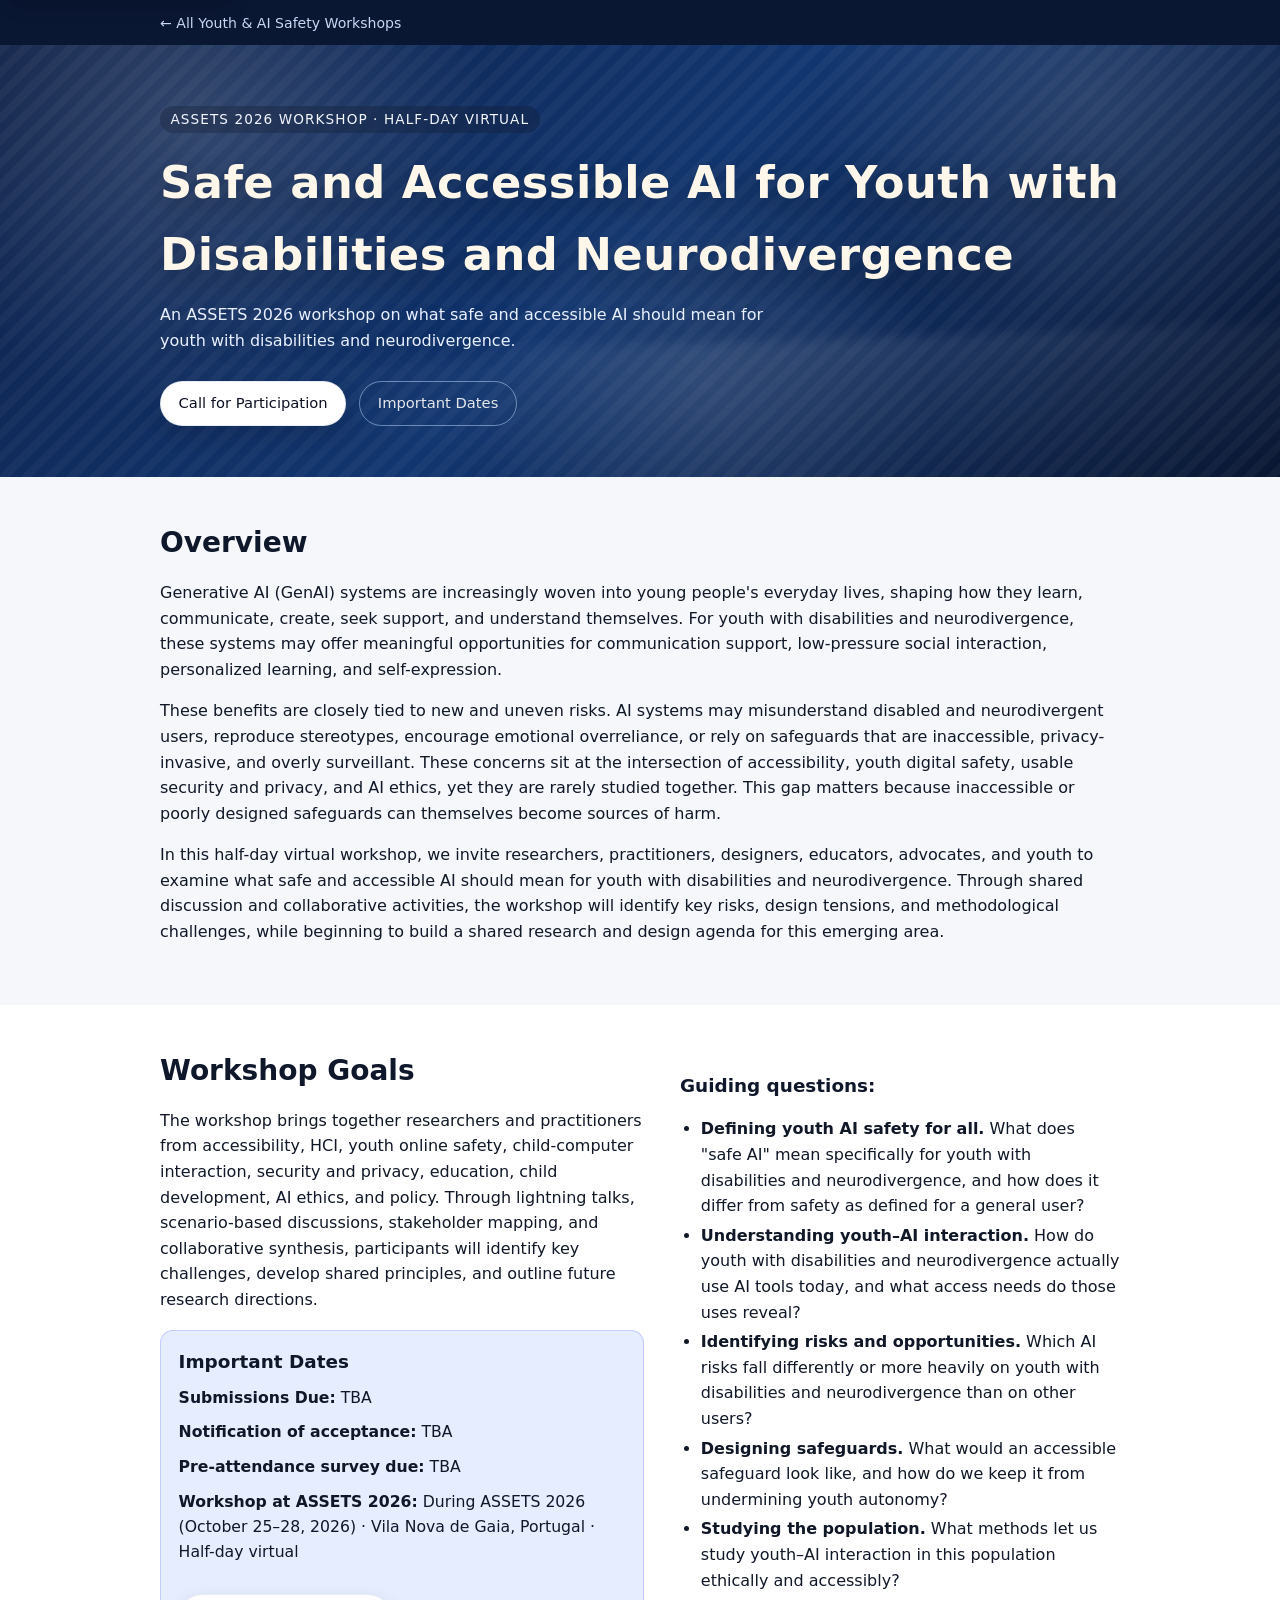
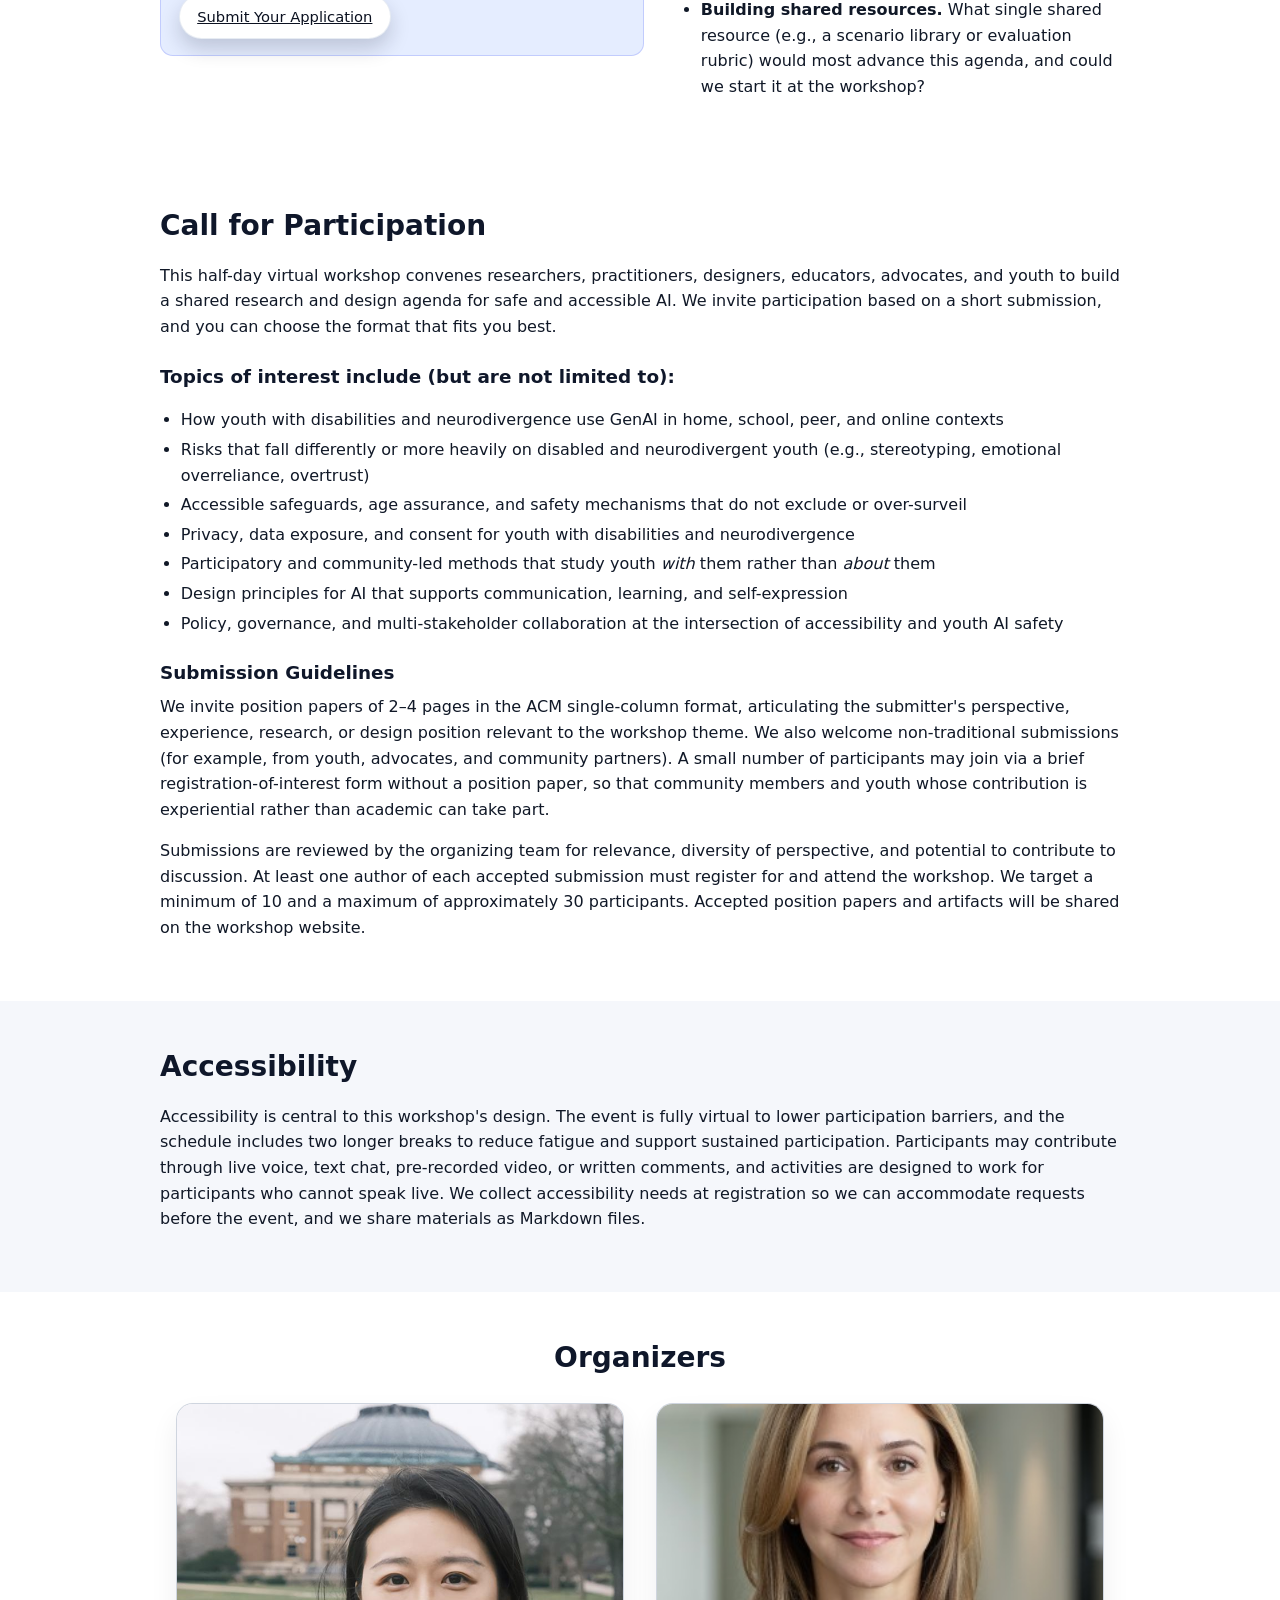
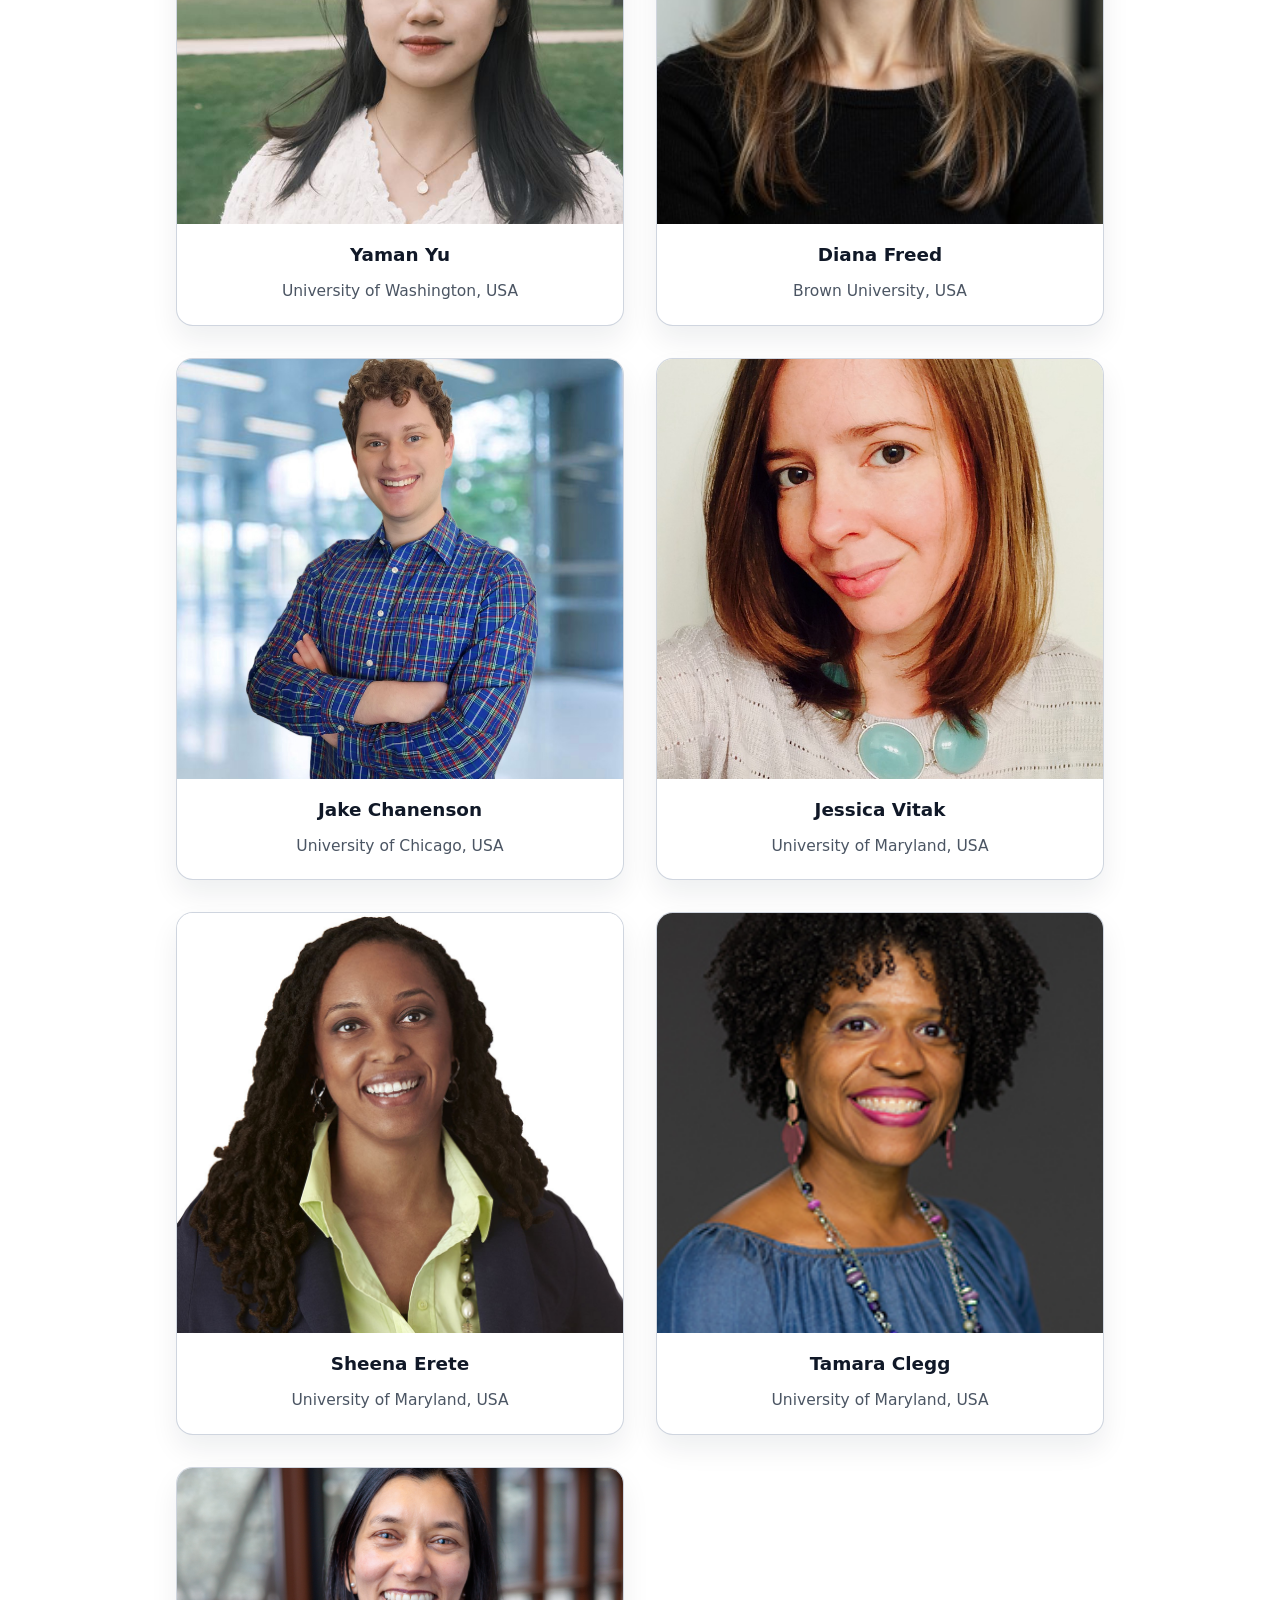
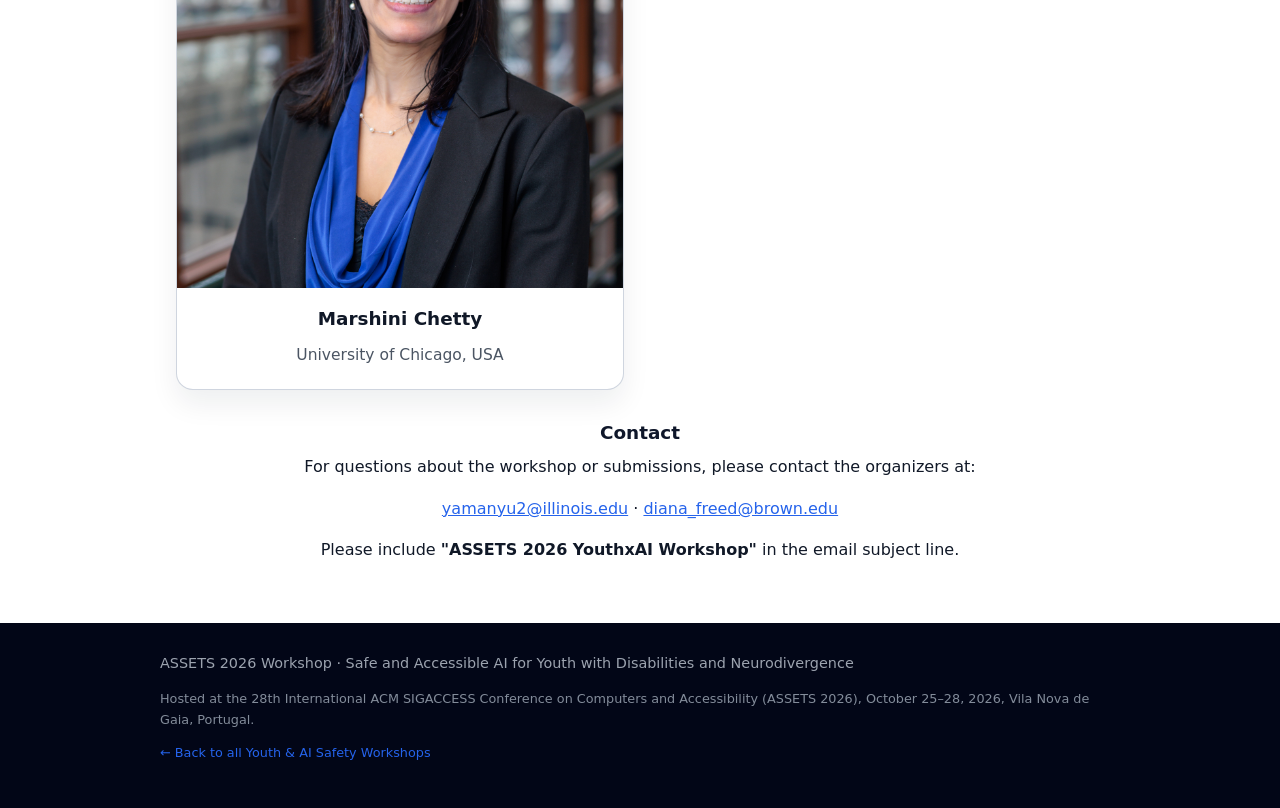
==== workshops/2026_assets/index.html @ 5c7699fd "Update index.html" ====
<!DOCTYPE html>
<html lang="en">
  <head>
    <meta charset="UTF-8" />
    <meta
      name="viewport"
      content="width=device-width, initial-scale=1.0"
    />
    <title>Safe and Accessible AI for Youth with Disabilities and Neurodivergence – ASSETS 2026 Workshop</title>
    <link rel="stylesheet" href="../../assets/css/style.css?v=10" />
  </head>
  <body>
    <a href="#main" class="skip-link">Skip to main content</a>
    <nav class="breadcrumb-bar" aria-label="Breadcrumb">
      <div class="breadcrumb-inner">
        <a href="../../index.html">&larr; All Youth &amp; AI Safety Workshops</a>
      </div>
    </nav>

    <header class="hero">
      <div class="hero-inner">
        <p class="tag">ASSETS 2026 Workshop · Half-Day Virtual</p>
        <h1>Safe and Accessible AI for Youth with Disabilities and Neurodivergence</h1>
        <p class="subtitle">
          An ASSETS 2026 workshop on what safe and accessible AI should mean for youth with disabilities and
          neurodivergence.
        </p>
        <a href="#call-for-participation" class="button primary">Call for Participation</a>
        <a href="#important-dates" class="button ghost">Important Dates</a>
      </div>
    </header>

    <main id="main">
      <section id="overview" class="section">
        <div class="section-inner">
          <h2>Overview</h2>
          <p>
            Generative AI (GenAI) systems are increasingly woven into young people's everyday lives, shaping how they
            learn, communicate, create, seek support, and understand themselves. For youth with disabilities and
            neurodivergence, these systems may offer meaningful opportunities for communication support, low-pressure
            social interaction, personalized learning, and self-expression.
          </p>
          <p>
            These benefits are closely tied to new and uneven risks. AI systems may misunderstand disabled and
            neurodivergent users, reproduce stereotypes, encourage emotional overreliance, or rely on safeguards that are
            inaccessible, privacy-invasive, and overly surveillant. These concerns sit at the intersection of
            accessibility, youth digital safety, usable security and privacy, and AI ethics, yet they are rarely studied
            together. This gap matters because inaccessible or poorly designed safeguards can themselves become sources
            of harm.
          </p>
          <p>
            In this half-day virtual workshop, we invite researchers, practitioners, designers, educators, advocates, and
            youth to examine what safe and accessible AI should mean for youth with disabilities and neurodivergence.
            Through shared discussion and collaborative activities, the workshop will identify key risks, design
            tensions, and methodological challenges, while beginning to build a shared research and design agenda for
            this emerging area.
          </p>
        </div>
      </section>

      <section id="goals" class="section alt">
        <div class="section-inner two-column">
          <div>
            <h2>Workshop Goals</h2>
            <p>
              The workshop brings together researchers and practitioners from accessibility, HCI, youth online safety,
              child-computer interaction, security and privacy, education, child development, AI ethics, and policy.
              Through lightning talks, scenario-based discussions, stakeholder mapping, and collaborative synthesis,
              participants will identify key challenges, develop shared principles, and outline future research
              directions.
            </p>
            <div id="important-dates" class="inline-dates">
              <h3>Important Dates</h3>
              <ul>
                <li><strong>Submissions Due:</strong> TBA</li>
                <li><strong>Notification of acceptance:</strong> TBA</li>
                <li><strong>Pre-attendance survey due:</strong> TBA</li>
                <li><strong>Workshop at ASSETS 2026:</strong> During ASSETS 2026 (October 25–28, 2026) · Vila Nova de Gaia, Portugal · Half-day virtual</li>
              </ul>
              <p style="margin-top: 1.5rem; margin-bottom: 0;">
                <a href="#call-for-participation" class="button primary">Submit Your Application</a>
              </p>
            </div>
          </div>
          <div>
            <h3>Guiding questions:</h3>
            <ul>
              <li>
                <strong>Defining youth AI safety for all.</strong> What does "safe AI" mean specifically for youth with
                disabilities and neurodivergence, and how does it differ from safety as defined for a general user?
              </li>
              <li>
                <strong>Understanding youth–AI interaction.</strong> How do youth with disabilities and neurodivergence
                actually use AI tools today, and what access needs do those uses reveal?
              </li>
              <li>
                <strong>Identifying risks and opportunities.</strong> Which AI risks fall differently or more heavily on
                youth with disabilities and neurodivergence than on other users?
              </li>
              <li>
                <strong>Designing safeguards.</strong> What would an accessible safeguard look like, and how do we keep
                it from undermining youth autonomy?
              </li>
              <li>
                <strong>Studying the population.</strong> What methods let us study youth–AI interaction in this
                population ethically and accessibly?
              </li>
              <li>
                <strong>Building shared resources.</strong> What single shared resource (e.g., a scenario library or
                evaluation rubric) would most advance this agenda, and could we start it at the workshop?
              </li>
            </ul>
          </div>
        </div>
      </section>

      <section id="call-for-participation" class="section alt">
        <div class="section-inner">
          <h2>Call for Participation</h2>
          <p>
            This half-day virtual workshop convenes researchers, practitioners, designers, educators, advocates, and
            youth to build a shared research and design agenda for safe and accessible AI. We invite participation based
            on a short submission, and you can choose the format that fits you best.
          </p>
          <h3>Topics of interest include (but are not limited to):</h3>
          <ul>
            <li>How youth with disabilities and neurodivergence use GenAI in home, school, peer, and online contexts</li>
            <li>Risks that fall differently or more heavily on disabled and neurodivergent youth (e.g., stereotyping, emotional overreliance, overtrust)</li>
            <li>Accessible safeguards, age assurance, and safety mechanisms that do not exclude or over-surveil</li>
            <li>Privacy, data exposure, and consent for youth with disabilities and neurodivergence</li>
            <li>Participatory and community-led methods that study youth <em>with</em> them rather than <em>about</em> them</li>
            <li>Design principles for AI that supports communication, learning, and self-expression</li>
            <li>Policy, governance, and multi-stakeholder collaboration at the intersection of accessibility and youth AI safety</li>
          </ul>

          <h3>Submission Guidelines</h3>
          <p>
            We invite position papers of 2–4 pages in the ACM single-column format, articulating the submitter's
            perspective, experience, research, or design position relevant to the workshop theme. We also welcome
            non-traditional submissions (for example, from youth, advocates, and community partners). A small number of
            participants may join via a brief registration-of-interest form without a position paper, so that community
            members and youth whose contribution is experiential rather than academic can take part.
          </p>
          <p>
            Submissions are reviewed by the organizing team for relevance, diversity of perspective, and potential to
            contribute to discussion. At least one author of each accepted submission must register for and attend the
            workshop. We target a minimum of 10 and a maximum of approximately 30 participants. Accepted position papers
            and artifacts will be shared on the workshop website.
          </p>
        </div>
      </section>

      <section id="accessibility" class="section">
        <div class="section-inner">
          <h2>Accessibility</h2>
          <p>
            Accessibility is central to this workshop's design. The event is fully virtual to lower participation
            barriers, and the schedule includes two longer breaks to reduce fatigue and support sustained participation.
            Participants may contribute through live voice, text chat, pre-recorded video, or written comments, and
            activities are designed to work for participants who cannot speak live. We collect accessibility needs at
            registration so we can accommodate requests before the event, and we share materials as Markdown files.
          </p>
        </div>
      </section>

      <section id="organizers" class="section alt">
        <div class="section-inner">
          <h2 class="organizers-title">Organizers</h2>
          <div class="organizers-full">
            <div class="organizers-grid">
              <div class="organizer-card">
                <img class="organizer-photo" src="../../assets/img/organizers/yaman.jpg" alt="Yaman Yu" />
                <div class="organizer-info">
                  <p class="organizer-name">Yaman Yu</p>
                  <p class="organizer-affiliation">University of Washington, USA</p>
                </div>
              </div>
              <div class="organizer-card">
                <img class="organizer-photo" src="../../assets/img/organizers/Diana.jpeg" alt="Diana Freed" />
                <div class="organizer-info">
                  <p class="organizer-name">Diana Freed</p>
                  <p class="organizer-affiliation">Brown University, USA</p>
                </div>
              </div>
              <div class="organizer-card">
                <img class="organizer-photo" src="../../assets/img/organizers/Jake.jpeg" alt="Jake Chanenson" />
                <div class="organizer-info">
                  <p class="organizer-name">Jake Chanenson</p>
                  <p class="organizer-affiliation">University of Chicago, USA</p>
                </div>
              </div>
              <div class="organizer-card">
                <img class="organizer-photo" src="../../assets/img/organizers/jessica.jpg" alt="Jessica Vitak" />
                <div class="organizer-info">
                  <p class="organizer-name">Jessica Vitak</p>
                  <p class="organizer-affiliation">University of Maryland, USA</p>
                </div>
              </div>
              <div class="organizer-card">
                <img class="organizer-photo" src="../../assets/img/organizers/Sheena.jpg" alt="Sheena Erete" />
                <div class="organizer-info">
                  <p class="organizer-name">Sheena Erete</p>
                  <p class="organizer-affiliation">University of Maryland, USA</p>
                </div>
              </div>
              <div class="organizer-card">
                <img class="organizer-photo" src="../../assets/img/organizers/tammy.jpg" alt="Tamara Clegg" />
                <div class="organizer-info">
                  <p class="organizer-name">Tamara Clegg</p>
                  <p class="organizer-affiliation">University of Maryland, USA</p>
                </div>
              </div>
              <div class="organizer-card">
                <img class="organizer-photo" src="../../assets/img/organizers/Marshini.jpg" alt="Marshini Chetty" />
                <div class="organizer-info">
                  <p class="organizer-name">Marshini Chetty</p>
                  <p class="organizer-affiliation">University of Chicago, USA</p>
                </div>
              </div>
            </div>
            <div class="contact-block">
              <h3>Contact</h3>
              <p>
                For questions about the workshop or submissions, please contact the organizers at:
              </p>
              <p class="contact">
                <a href="mailto:yamanyu2@illinois.edu">yamanyu2@illinois.edu</a> ·
                <a href="mailto:diana_freed@brown.edu">diana_freed@brown.edu</a>
              </p>
              <p>
                Please include <strong>"ASSETS 2026 YouthxAI Workshop"</strong> in the email subject line.
              </p>
            </div>
          </div>
        </div>
      </section>
    </main>

    <footer class="footer">
      <div class="footer-inner">
        <p>
          ASSETS 2026 Workshop · Safe and Accessible AI for Youth with Disabilities and Neurodivergence
        </p>
        <p class="small">
          Hosted at the 28th International ACM SIGACCESS Conference on Computers and Accessibility (ASSETS 2026),
          October 25–28, 2026, Vila Nova de Gaia, Portugal.
        </p>
        <p class="small"><a href="../../index.html">&larr; Back to all Youth &amp; AI Safety Workshops</a></p>
      </div>
    </footer>
  </body>
</html>
---- assets/css/style.css ----
/* Base layout */
*,
*::before,
*::after {
  box-sizing: border-box;
}

html,
body {
  margin: 0;
  padding: 0;
  font-family: system-ui, -apple-system, BlinkMacSystemFont, "Segoe UI", sans-serif;
  color: #101827;
  background-color: #f5f7fb;
}

body {
  line-height: 1.6;
}

a {
  color: #2563eb;
  text-decoration: none;
}

a:hover {
  text-decoration: underline;
}

/* Visible keyboard focus indicator (WCAG 2.4.7) */
:focus-visible {
  outline: 3px solid #f59e0b;
  outline-offset: 2px;
  border-radius: 4px;
}

/* Keep a strong focus ring on dark surfaces too */
.hero a:focus-visible,
.breadcrumb-inner a:focus-visible,
.footer a:focus-visible {
  outline-color: #fbbf24;
}

/* Skip link — hidden until focused (WCAG 2.4.1) */
.skip-link {
  position: absolute;
  left: 0.75rem;
  top: -3rem;
  z-index: 100;
  background: #ffffff;
  color: #0b1120;
  padding: 0.6rem 1rem;
  border-radius: 0 0 0.5rem 0.5rem;
  font-weight: 600;
  box-shadow: 0 6px 18px rgba(2, 6, 23, 0.35);
  transition: top 0.15s ease;
}

.skip-link:focus {
  top: 0;
  text-decoration: none;
}

/* Links in body prose carry an underline so they are not distinguished
   by color alone (WCAG 1.4.1) */
.section-inner p a,
.contact a {
  text-decoration: underline;
}

/* Respect reduced-motion preferences (WCAG 2.3.3) */
@media (prefers-reduced-motion: reduce) {
  *,
  *::before,
  *::after {
    animation-duration: 0.001ms !important;
    animation-iteration-count: 1 !important;
    transition-duration: 0.001ms !important;
    scroll-behavior: auto !important;
  }
}

h1,
h2,
h3 {
  margin-top: 0;
  color: #0f172a;
}

p {
  margin-top: 0;
}

main {
  display: block;
}

/* Hero */
.hero {
  background: linear-gradient(135deg, #0e2047 0%, #123670 48%, #0a1733 100%);
  color: #f3f6ff;
  padding: 3.8rem 1.5rem 3.2rem;
  position: relative;
  overflow: hidden;
}

.hero-inner {
  max-width: 960px;
  margin: 0 auto;
  position: relative;
  z-index: 1;
}

.hero::before {
  content: "";
  position: absolute;
  inset: 0;
  background: radial-gradient(circle at 15% 18%, rgba(255, 255, 255, 0.16), transparent 26%),
    radial-gradient(circle at 85% 12%, rgba(255, 255, 255, 0.12), transparent 24%),
    radial-gradient(circle at 55% 78%, rgba(255, 255, 255, 0.1), transparent 30%),
    repeating-linear-gradient(135deg, rgba(255, 255, 255, 0.04) 0, rgba(255, 255, 255, 0.04) 8px, transparent 8px, transparent 16px);
  pointer-events: none;
  opacity: 0.9;
}

.hero::after {
  content: "";
  position: absolute;
  bottom: -80px;
  left: 10%;
  width: 120%;
  height: 220px;
  background: radial-gradient(ellipse at top, rgba(255, 255, 255, 0.08), transparent 55%);
  filter: blur(6px);
  transform: rotate(-2deg);
  pointer-events: none;
}

.hero h1 {
  font-size: clamp(2.1rem, 3vw + 1rem, 2.8rem);
  margin-bottom: 0.75rem;
  color: #fdf7eb;
  letter-spacing: 0.01em;
  text-shadow: 0 12px 32px rgba(0, 0, 0, 0.3), 0 0 1px rgba(0, 0, 0, 0.35);
}

.tag {
  display: inline-block;
  font-size: 0.85rem;
  text-transform: uppercase;
  letter-spacing: 0.08em;
  padding: 0.15rem 0.65rem;
  border-radius: 999px;
  background: rgba(15, 23, 42, 0.28);
  backdrop-filter: blur(4px);
  margin-bottom: 0.9rem;
}

.subtitle {
  max-width: 40rem;
  font-size: 1rem;
  margin-bottom: 1.3rem;
  color: #e9f0ff;
  text-shadow: 0 8px 24px rgba(0, 0, 0, 0.26);
}

.button {
  display: inline-block;
  padding: 0.6rem 1.1rem;
  border-radius: 999px;
  border: 1px solid transparent;
  font-weight: 500;
  font-size: 0.92rem;
  margin-right: 0.5rem;
  margin-top: 0.4rem;
  cursor: pointer;
  transition: background-color 0.15s ease, color 0.15s ease, border-color 0.15s ease,
    box-shadow 0.15s ease, transform 0.08s ease;
}

.button.primary {
  background: #ffffff;
  color: #0b1120;
  border-color: rgba(226, 232, 240, 0.8);
  box-shadow: 0 10px 20px rgba(15, 23, 42, 0.18);
}

.button.primary:hover {
  background: #e5e7eb;
  text-decoration: none;
  transform: translateY(-1px);
  box-shadow: 0 14px 26px rgba(15, 23, 42, 0.18);
}

.button.ghost {
  background: transparent;
  color: #e5e7eb;
  border-color: rgba(191, 219, 254, 0.5);
}

.button.ghost:hover {
  background: rgba(15, 23, 42, 0.46);
  text-decoration: none;
}

/* Sections */
.section {
  padding: 2.75rem 1.5rem;
}

.section.alt {
  background-color: #ffffff;
}

.section-inner {
  max-width: 960px;
  margin: 0 auto;
}

.section h2 {
  font-size: 1.75rem;
  margin-bottom: 0.9rem;
}

.section h3 {
  font-size: 1.15rem;
  margin-top: 1.4rem;
  margin-bottom: 0.4rem;
}

.section p + p {
  margin-top: 0.6rem;
}

.note {
  font-size: 0.9rem;
  color: #4b5563;
  background-color: #e5edff;
  border-radius: 0.6rem;
  padding: 0.7rem 0.9rem;
  border: 1px solid rgba(129, 140, 248, 0.4);
  margin-top: 0.9rem;
}

ul,
ol {
  padding-left: 1.3rem;
}

li + li {
  margin-top: 0.25rem;
}

/* Two-column layout */
.two-column {
  display: grid;
  grid-template-columns: minmax(0, 1.1fr) minmax(0, 1fr);
  gap: 2.25rem;
  align-items: flex-start;
}

@media (max-width: 768px) {
  .two-column {
    grid-template-columns: minmax(0, 1fr);
  }

  .hero {
    padding-top: 2.6rem;
    padding-bottom: 2.4rem;
  }
}

/* Dates grid */
.dates-grid {
  display: grid;
  grid-template-columns: repeat(auto-fit, minmax(210px, 1fr));
  gap: 1.1rem;
  margin-top: 1.3rem;
}

.date-card {
  background-color: #ffffff;
  border-radius: 0.75rem;
  padding: 0.9rem 1rem;
  border: 1px solid rgba(148, 163, 184, 0.45);
  box-shadow: 0 10px 22px rgba(15, 23, 42, 0.04);
}

.date-label {
  font-size: 0.85rem;
  text-transform: uppercase;
  letter-spacing: 0.06em;
  color: #6b7280;
  margin-bottom: 0.25rem;
}

.date-value {
  font-weight: 600;
  color: #111827;
}

/* Inline dates block */
.inline-dates {
  margin-top: 1.1rem;
  padding: 1rem 1.1rem;
  background-color: #e5edff;
  border: 1px solid rgba(129, 140, 248, 0.35);
  border-radius: 0.8rem;
}

.inline-dates h3 {
  margin: 0 0 0.5rem;
}

.inline-dates ul {
  list-style: none;
  padding-left: 0;
  margin: 0;
  display: grid;
  gap: 0.35rem;
}

.inline-dates li {
  font-size: 0.98rem;
}

/* Organizers */
.organizers-title {
  text-align: center;
  margin-bottom: 0.4rem;
}

.organizers-full {
  max-width: 1200px;
  width: calc(100% - 2rem);
  margin: 0 auto;
}

.organizers-grid {
  display: grid;
  grid-template-columns: repeat(auto-fit, minmax(300px, 1fr));
  gap: 2rem;
  margin-top: 1.4rem;
}

.organizer-card {
  display: flex;
  flex-direction: column;
  align-items: center;
  background-color: #ffffff;
  border-radius: 1.05rem;
  overflow: hidden;
  border: 1px solid rgba(148, 163, 184, 0.45);
  box-shadow: 0 14px 28px rgba(15, 23, 42, 0.07);
}

.organizer-photo {
  width: 100%;
  height: 420px;
  object-fit: cover;
  background: #e5e7eb;
  display: block;
}

.organizer-info {
  display: flex;
  flex-direction: column;
  align-items: center;
  text-align: center;
  padding: 1rem 1.2rem 1.3rem;
}

.organizer-name {
  font-weight: 700;
  margin: 0;
  font-size: 1.15rem;
}

.organizer-affiliation {
  margin: 0.25rem 0 0;
  color: #4b5563;
  font-size: 0.97rem;
}

.team-list {
  list-style: none;
  margin: 1.4rem 0 0;
  padding: 0;
  display: grid;
  grid-template-columns: repeat(auto-fit, minmax(240px, 1fr));
  gap: 1rem;
}

.team-list li {
  display: flex;
}

.team-card {
  display: block;
  width: 100%;
  background-color: #ffffff;
  border: 1px solid rgba(148, 163, 184, 0.45);
  border-radius: 0.9rem;
  box-shadow: 0 10px 22px rgba(15, 23, 42, 0.06);
  padding: 0.95rem 1.15rem;
  color: #4b5563;
  font-size: 0.97rem;
  text-decoration: none;
  transition: transform 0.15s ease, box-shadow 0.15s ease, border-color 0.15s ease;
}

.team-card:hover {
  transform: translateY(-2px);
  box-shadow: 0 16px 30px rgba(15, 23, 42, 0.12);
  border-color: rgba(37, 99, 235, 0.55);
}

.team-card strong {
  display: block;
  color: #111827;
  font-weight: 700;
  font-size: 1.05rem;
}

.team-affil {
  display: block;
  color: #6b7280;
  font-size: 0.9rem;
  margin-top: 0.15rem;
}

.team-bio {
  display: block;
  color: #4b5563;
  font-size: 0.95rem;
  line-height: 1.55;
  margin-top: 0.6rem;
}

.contact-block {
  margin-top: 1.8rem;
  text-align: center;
}

.contact {
  font-weight: 500;
}

.contact a {
  word-break: break-all;
}

@media (max-width: 640px) {
  .organizer-photo {
    height: 300px;
  }
}

/* Report byline */
.report-authors {
  font-size: 0.9rem;
  color: #6b7280;
  margin-bottom: 1.6rem;
  padding-bottom: 1rem;
  border-bottom: 1px solid rgba(148, 163, 184, 0.4);
}

/* Status / closed indicators */
.status-text {
  font-size: 0.92rem;
  color: #c7d2fe;
  margin-bottom: 0.9rem;
}

.button.disabled {
  background: #e2e8f0;
  color: #64748b;
  border-color: rgba(148, 163, 184, 0.6);
  box-shadow: none;
  cursor: default;
  pointer-events: none;
}

.closed-badge {
  display: inline-block;
  font-size: 0.7rem;
  text-transform: uppercase;
  letter-spacing: 0.06em;
  font-weight: 700;
  color: #6b7280;
  background: #e5e7eb;
  border-radius: 999px;
  padding: 0.2rem 0.6rem;
  vertical-align: middle;
  margin-left: 0.5rem;
}

/* Breadcrumb bar (sub-pages) */
.breadcrumb-bar {
  background-color: #0a1733;
  padding: 0.6rem 1.5rem;
}

.breadcrumb-inner {
  max-width: 960px;
  margin: 0 auto;
}

.breadcrumb-inner a {
  color: #cbd5f5;
  font-size: 0.88rem;
  font-weight: 500;
}

.breadcrumb-inner a:hover {
  color: #ffffff;
}

/* Friendly landing page hero */
.hero-friendly {
  background: linear-gradient(135deg, #2d6a4f 0%, #3a86ff 55%, #1b4332 100%);
}

/* Workshop cards on landing page */
.workshop-grid {
  display: grid;
  grid-template-columns: repeat(auto-fit, minmax(280px, 1fr));
  gap: 1.5rem;
  margin-top: 1.4rem;
}

.workshop-card {
  display: flex;
  flex-direction: column;
  background-color: #ffffff;
  border-radius: 1rem;
  padding: 1.5rem;
  border: 1px solid rgba(148, 163, 184, 0.45);
  box-shadow: 0 14px 28px rgba(15, 23, 42, 0.06);
  color: inherit;
  transition: transform 0.15s ease, box-shadow 0.15s ease;
}

a.workshop-card:hover {
  text-decoration: none;
  transform: translateY(-3px);
  box-shadow: 0 18px 32px rgba(15, 23, 42, 0.1);
}

.workshop-card-tag {
  display: inline-block;
  font-size: 0.78rem;
  text-transform: uppercase;
  letter-spacing: 0.06em;
  color: #2d6a4f;
  font-weight: 600;
  margin-bottom: 0.5rem;
}

.workshop-card h3 {
  margin-top: 0;
  margin-bottom: 0.5rem;
  font-size: 1.2rem;
}

.workshop-card p {
  color: #4b5563;
  font-size: 0.95rem;
}

.workshop-card-link {
  margin-top: 1rem;
  font-weight: 600;
  color: #2563eb;
}

.workshop-card-placeholder {
  background-color: #f8fafc;
  border-style: dashed;
}

.workshop-card-placeholder .workshop-card-tag {
  color: #6b7280;
}

/* Listserv section */
.listserv-section {
  background-color: #eef7f1;
}

.listserv-inner {
  text-align: center;
  max-width: 640px;
}

.listserv-inner h2 {
  margin-bottom: 0.6rem;
}

.listserv-button {
  margin-top: 0.6rem;
  font-size: 0.88rem;
}

.listserv-note {
  display: inline-block;
  margin-top: 1rem;
}

/* Footer */
.footer {
  background-color: #020617;
  color: #9ca3af;
  padding: 1.8rem 1.5rem 2rem;
}

.footer-inner {
  max-width: 960px;
  margin: 0 auto;
  font-size: 0.9rem;
}

.footer .small {
  font-size: 0.8rem;
  color: #838c9a;
}
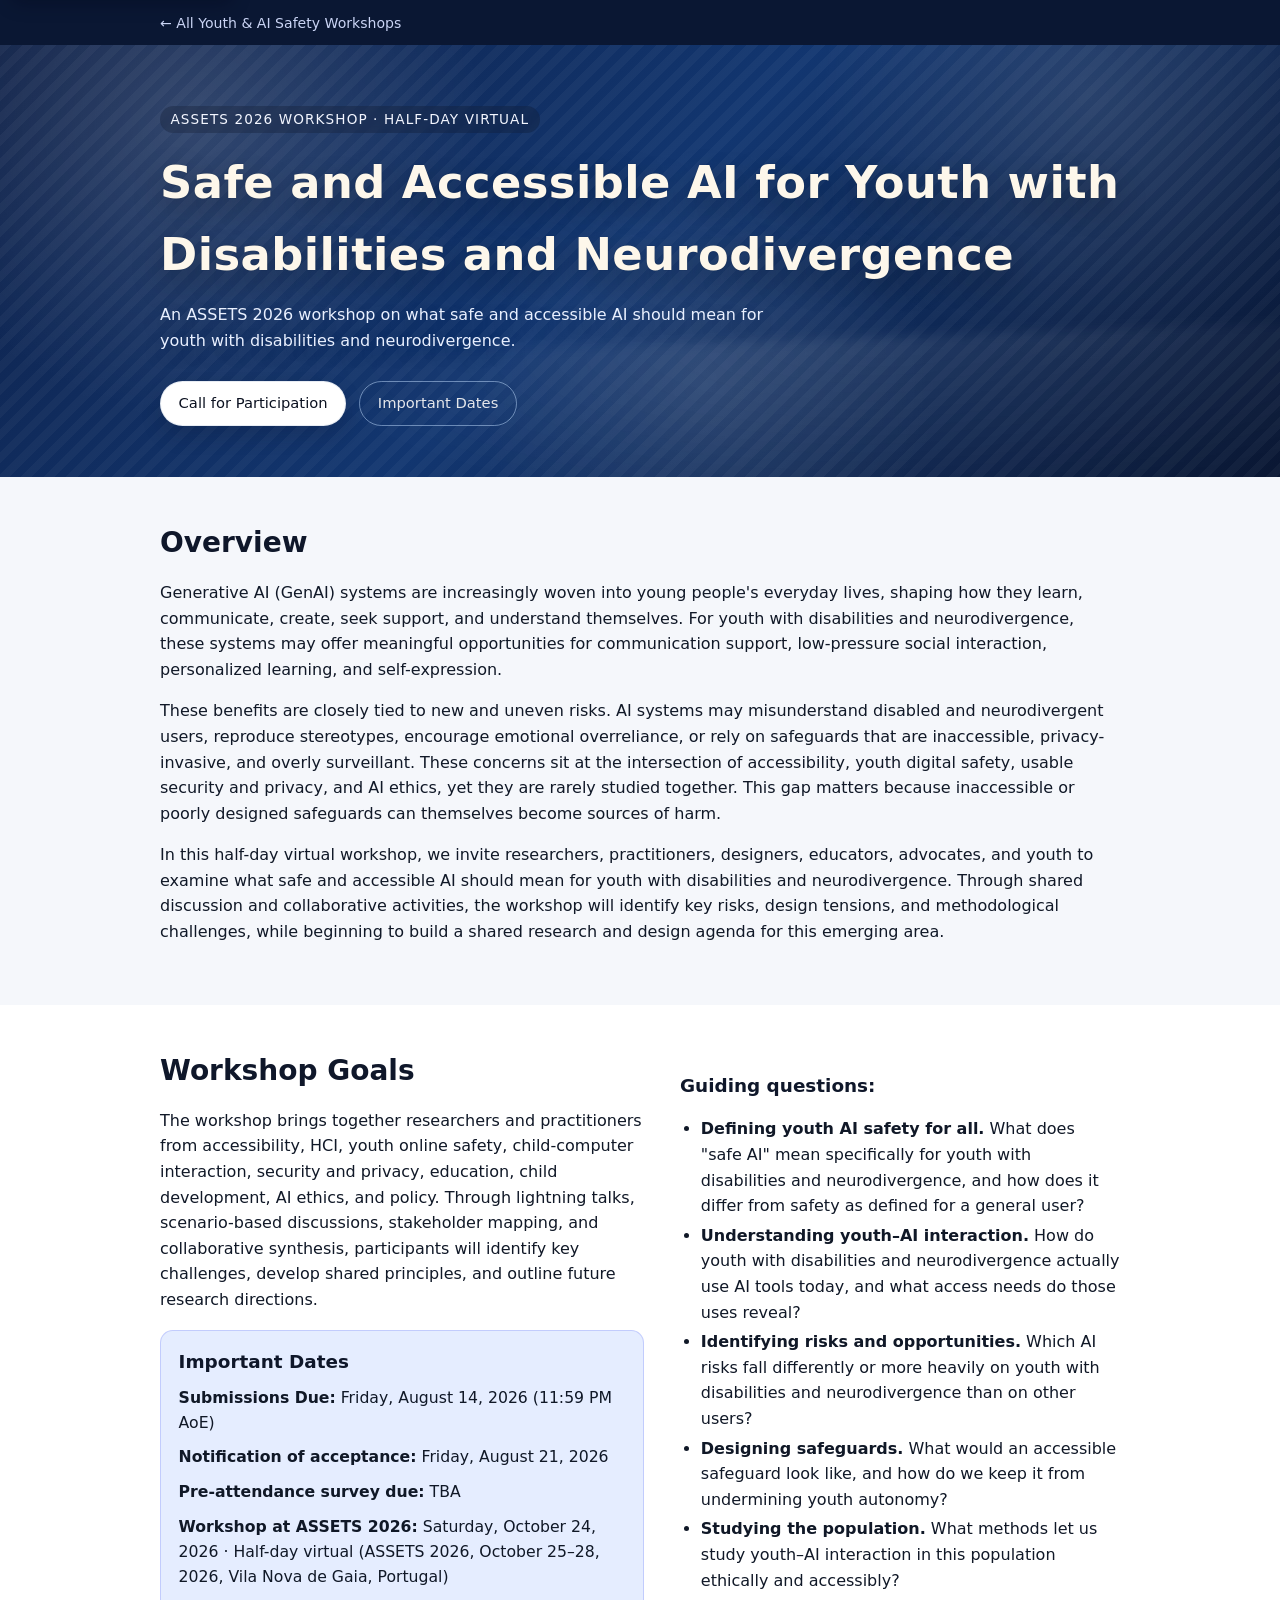
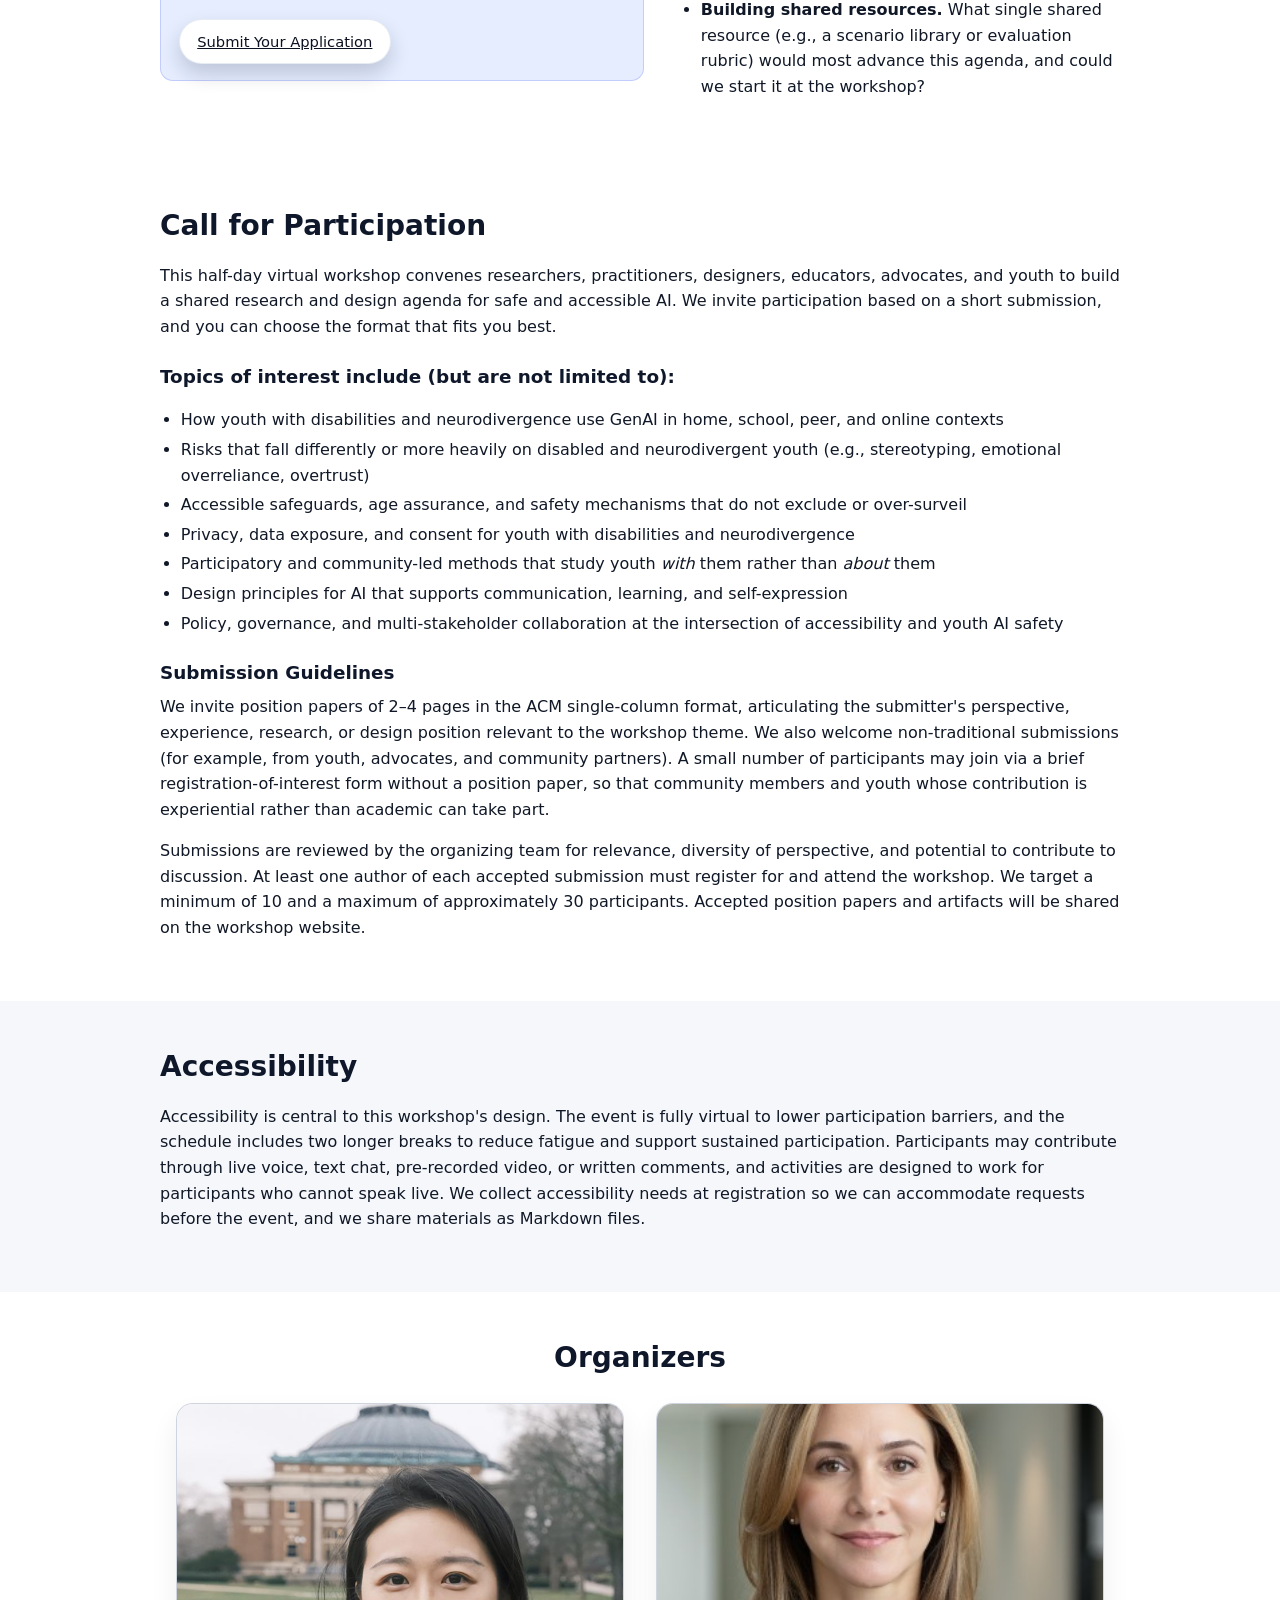
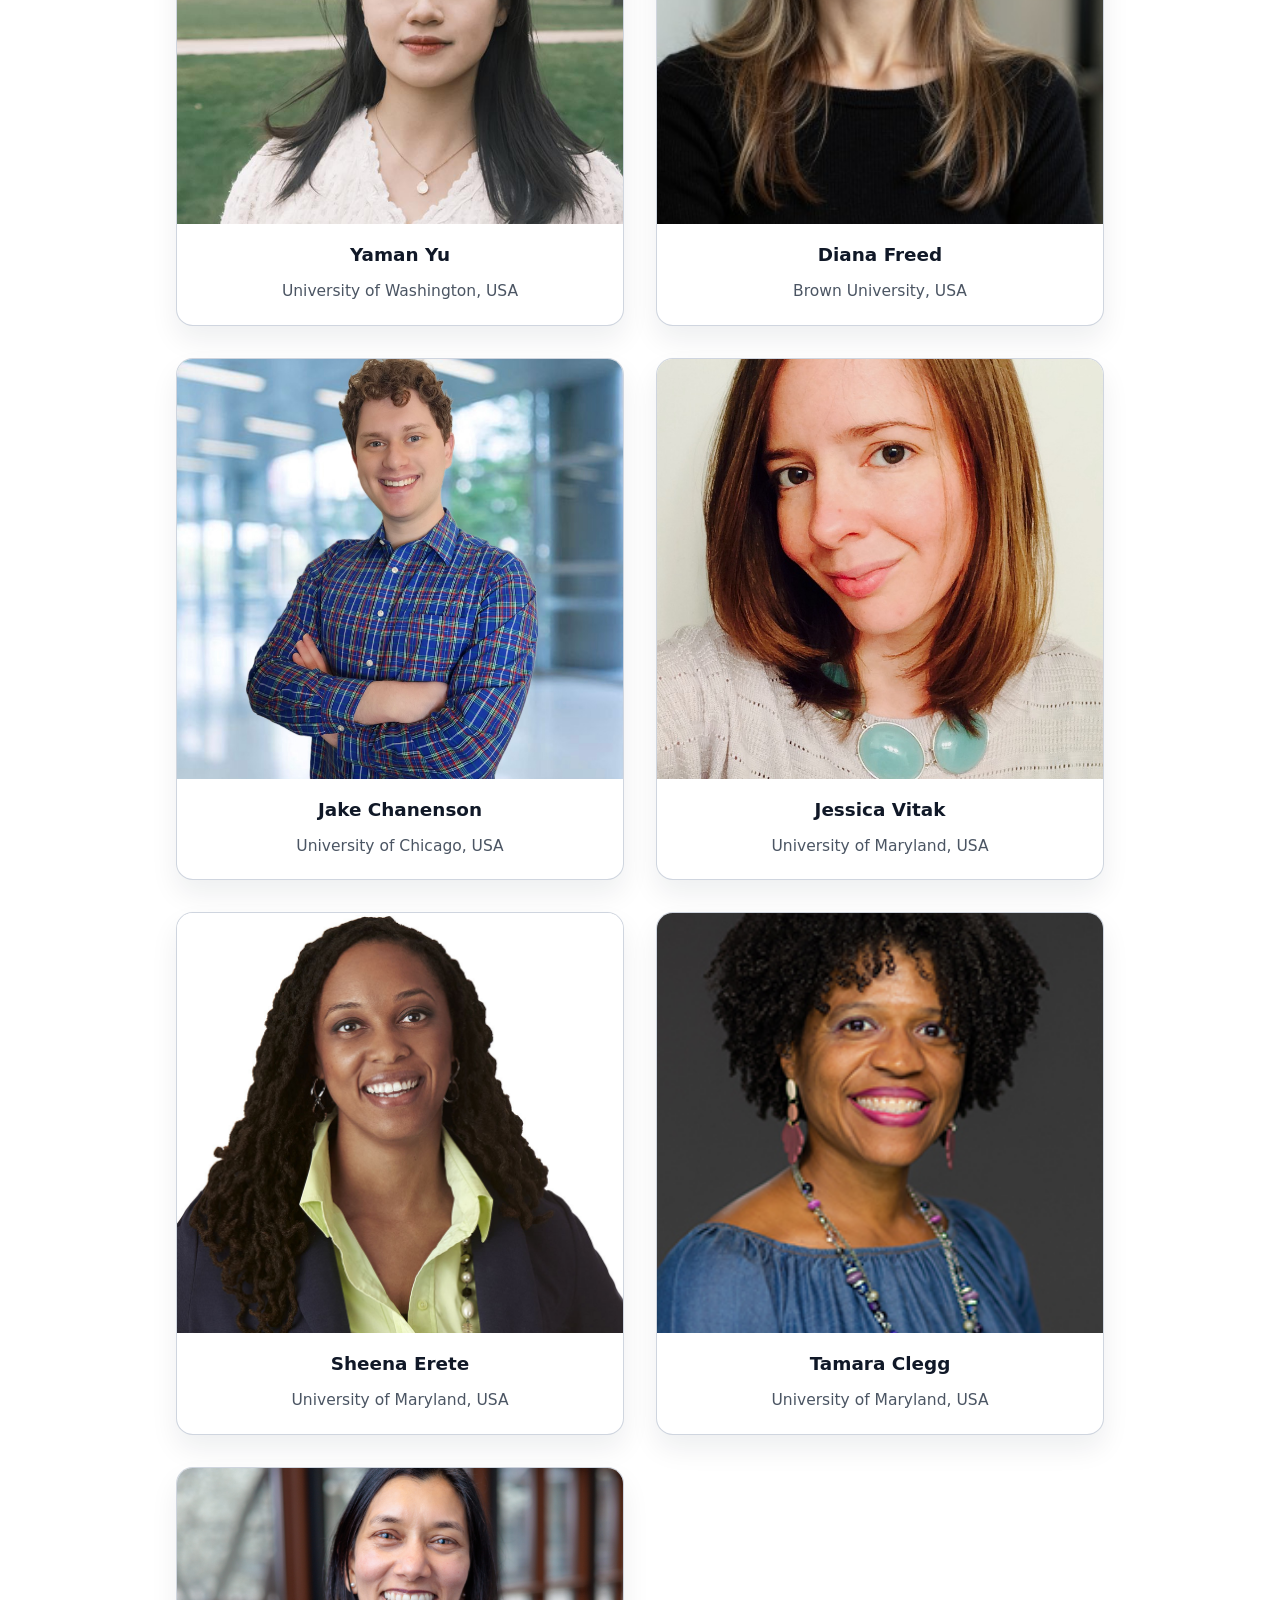
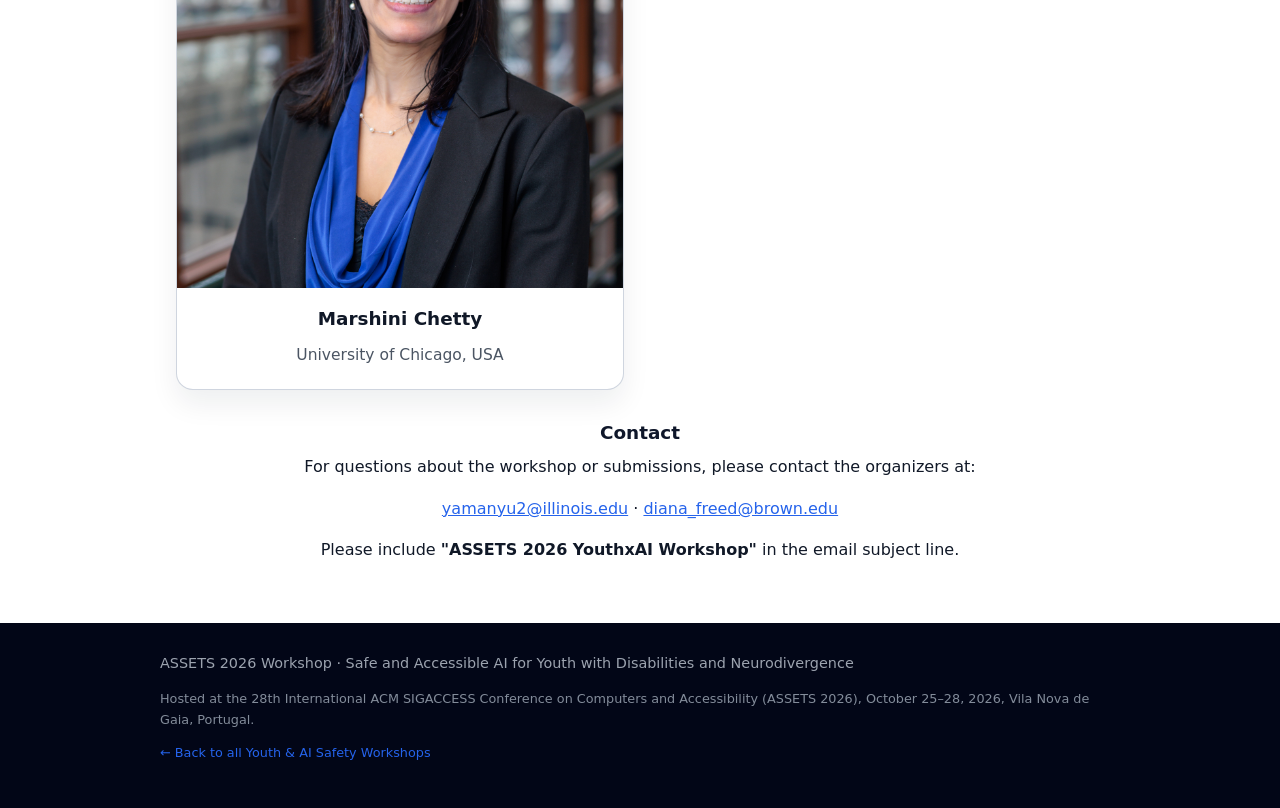
==== commit adf7a9d5: "Update index.html" ====
--- a/workshops/2026_assets/index.html
+++ b/workshops/2026_assets/index.html
@@ -72,13 +72,13 @@
             <div id="important-dates" class="inline-dates">
               <h3>Important Dates</h3>
               <ul>
-                <li><strong>Submissions Due:</strong> TBA</li>
-                <li><strong>Notification of acceptance:</strong> TBA</li>
+                <li><strong>Submissions Due:</strong> Friday, August 14, 2026 (11:59 PM AoE)</li>
+                <li><strong>Notification of acceptance:</strong> Friday, August 21, 2026</li>
                 <li><strong>Pre-attendance survey due:</strong> TBA</li>
-                <li><strong>Workshop at ASSETS 2026:</strong> During ASSETS 2026 (October 25–28, 2026) · Vila Nova de Gaia, Portugal · Half-day virtual</li>
+                <li><strong>Workshop at ASSETS 2026:</strong> Saturday, October 24, 2026 · Half-day virtual (ASSETS 2026, October 25–28, 2026, Vila Nova de Gaia, Portugal)</li>
               </ul>
               <p style="margin-top: 1.5rem; margin-bottom: 0;">
-                <a href="#call-for-participation" class="button primary">Submit Your Application</a>
+                <a href="SUBMISSION_FORM_URL_HERE" class="button primary">Submit Your Application</a>
               </p>
             </div>
           </div>
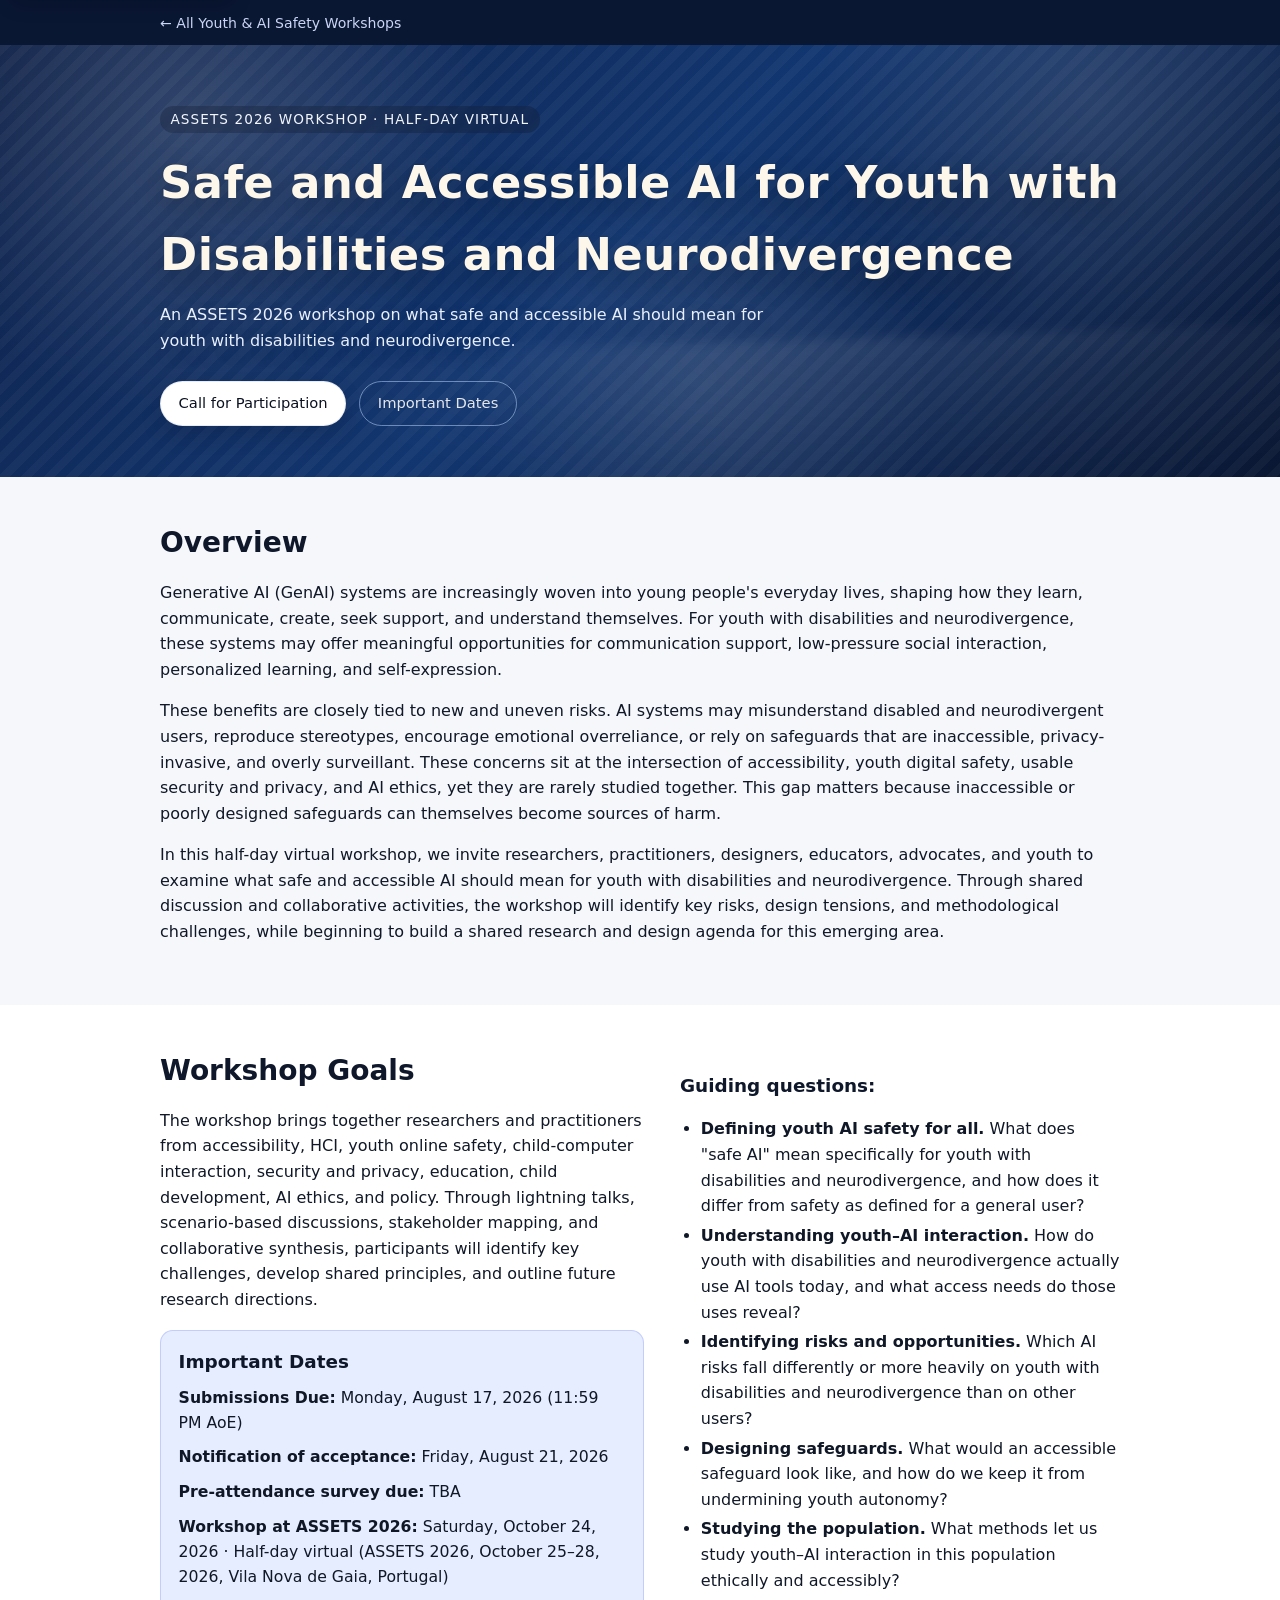
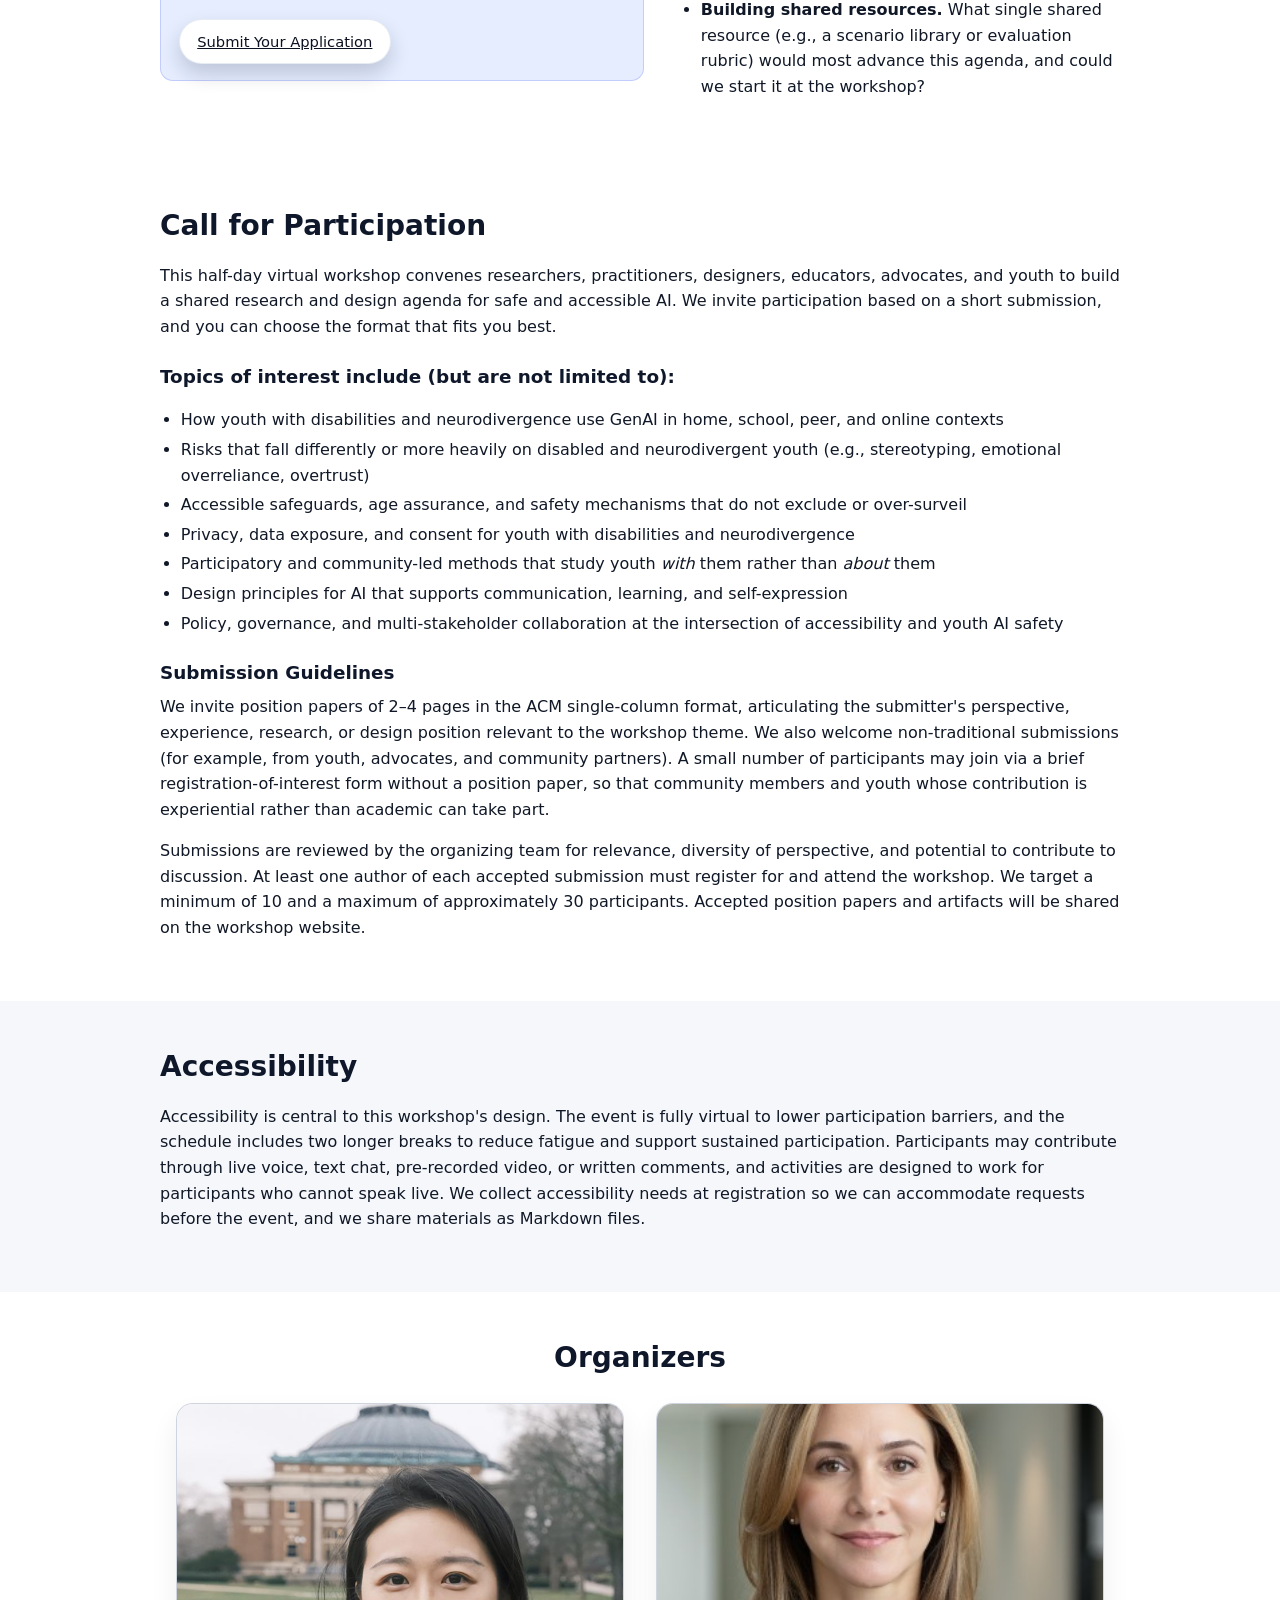
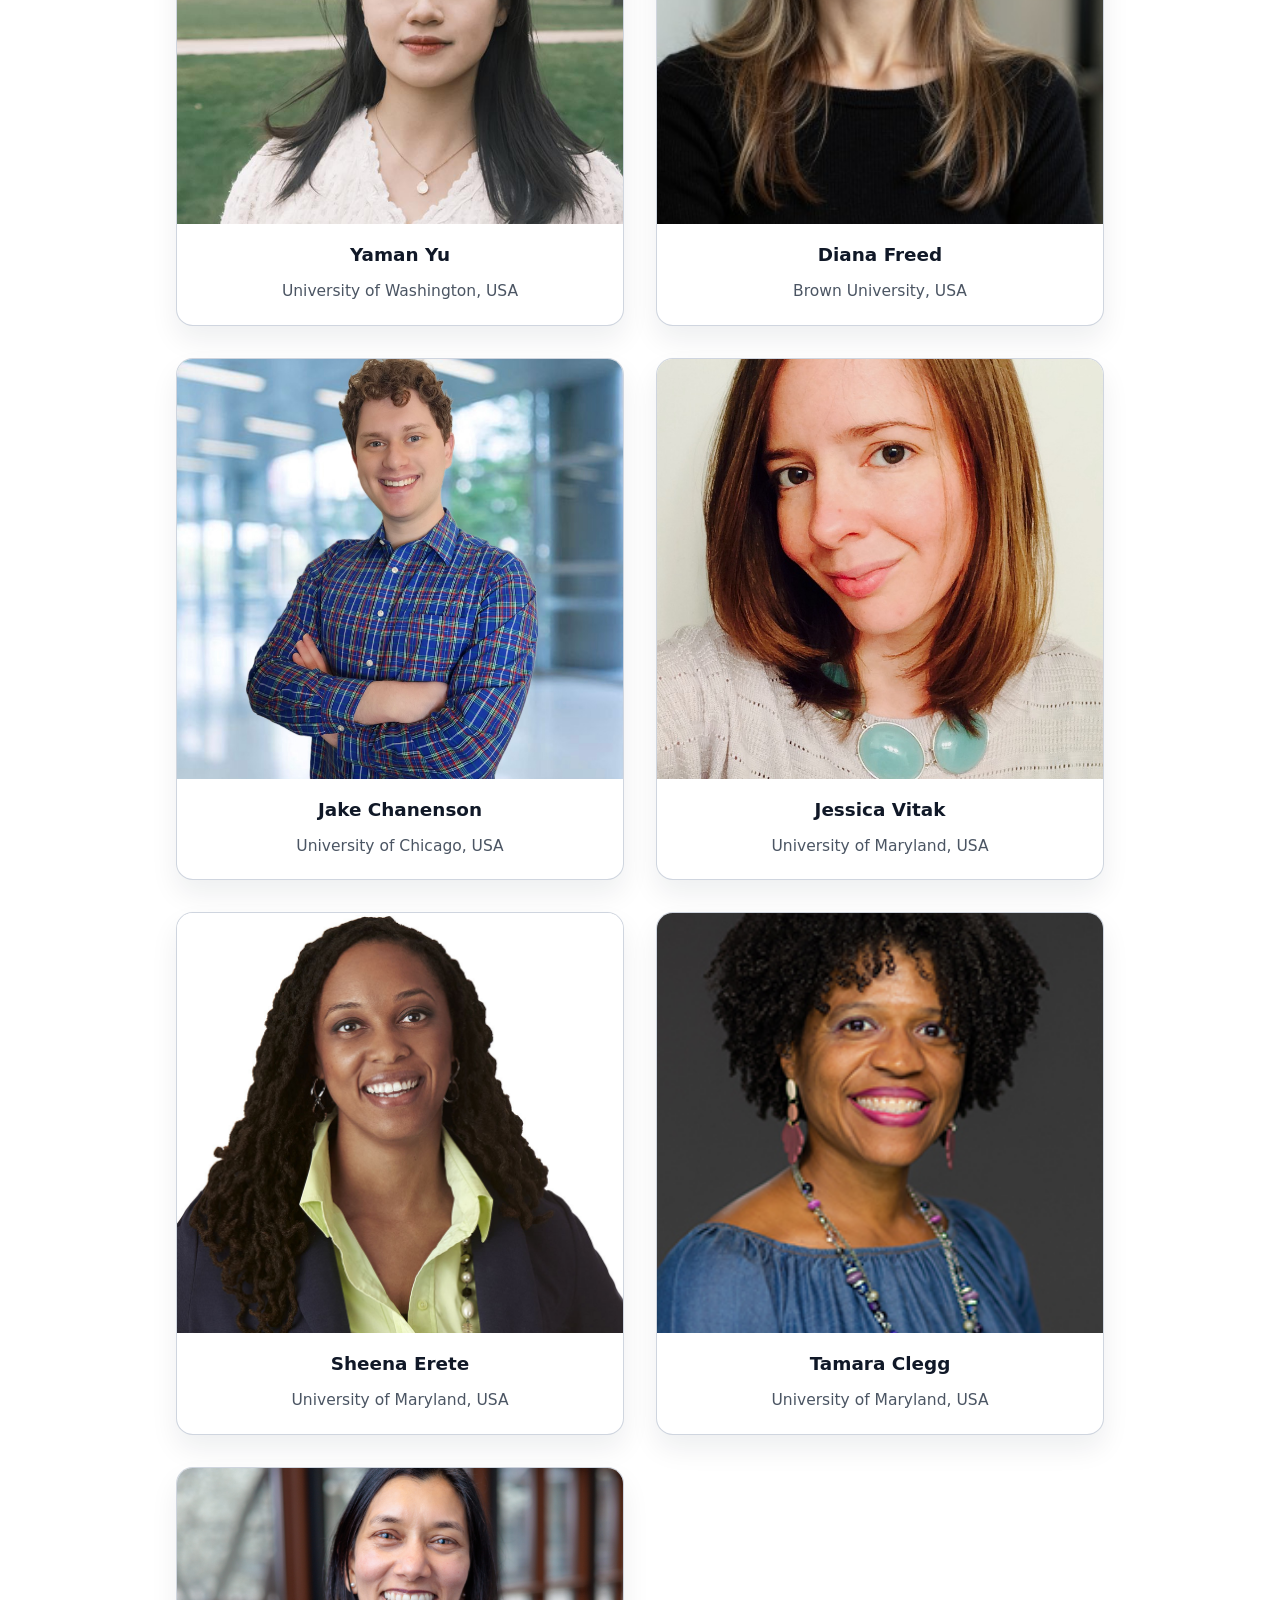
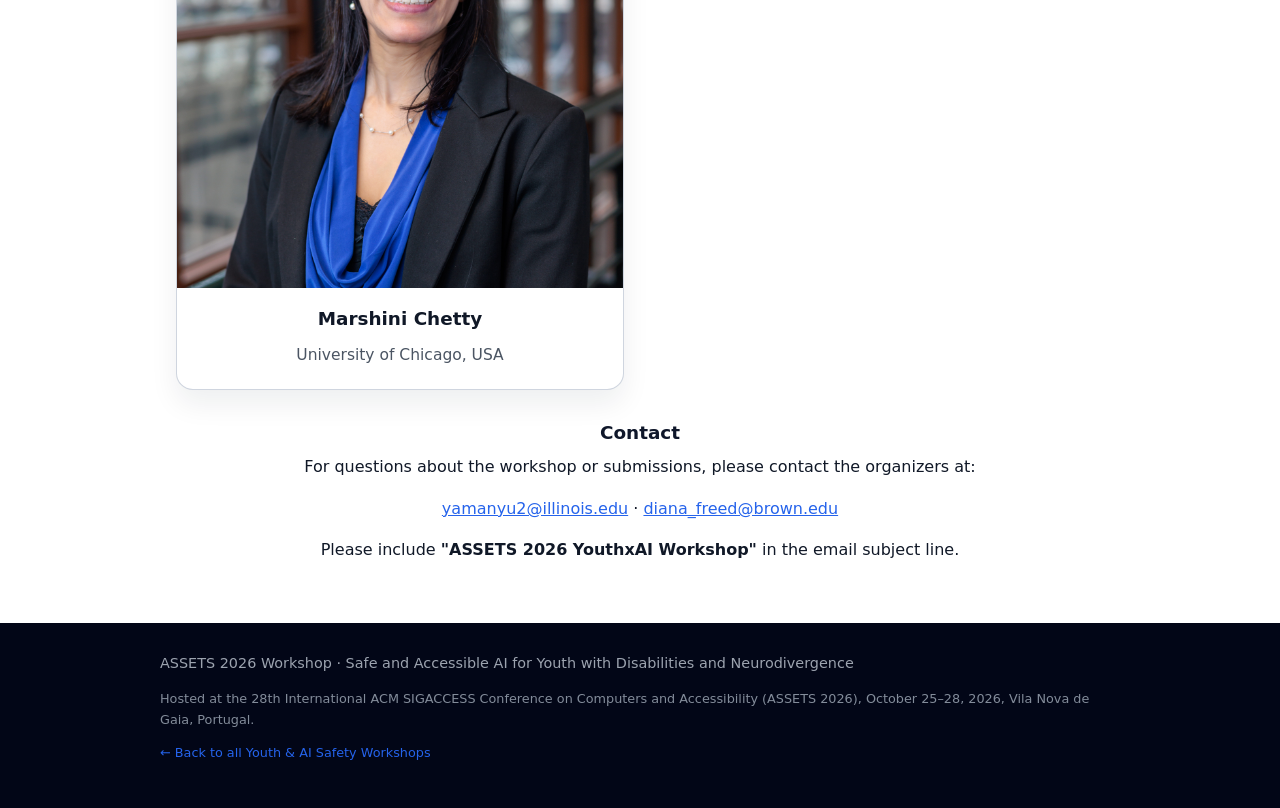
==== commit a77b459e: "Update index.html" ====
--- a/workshops/2026_assets/index.html
+++ b/workshops/2026_assets/index.html
@@ -72,13 +72,13 @@
             <div id="important-dates" class="inline-dates">
               <h3>Important Dates</h3>
               <ul>
-                <li><strong>Submissions Due:</strong> Friday, August 14, 2026 (11:59 PM AoE)</li>
+                <li><strong>Submissions Due:</strong> Monday, August 17, 2026 (11:59 PM AoE)</li>
                 <li><strong>Notification of acceptance:</strong> Friday, August 21, 2026</li>
                 <li><strong>Pre-attendance survey due:</strong> TBA</li>
                 <li><strong>Workshop at ASSETS 2026:</strong> Saturday, October 24, 2026 · Half-day virtual (ASSETS 2026, October 25–28, 2026, Vila Nova de Gaia, Portugal)</li>
               </ul>
               <p style="margin-top: 1.5rem; margin-bottom: 0;">
-                <a href="SUBMISSION_FORM_URL_HERE" class="button primary">Submit Your Application</a>
+                <a href="https://forms.gle/jjthPrw22zeJSk36A" class="button primary">Submit Your Application</a>
               </p>
             </div>
           </div>
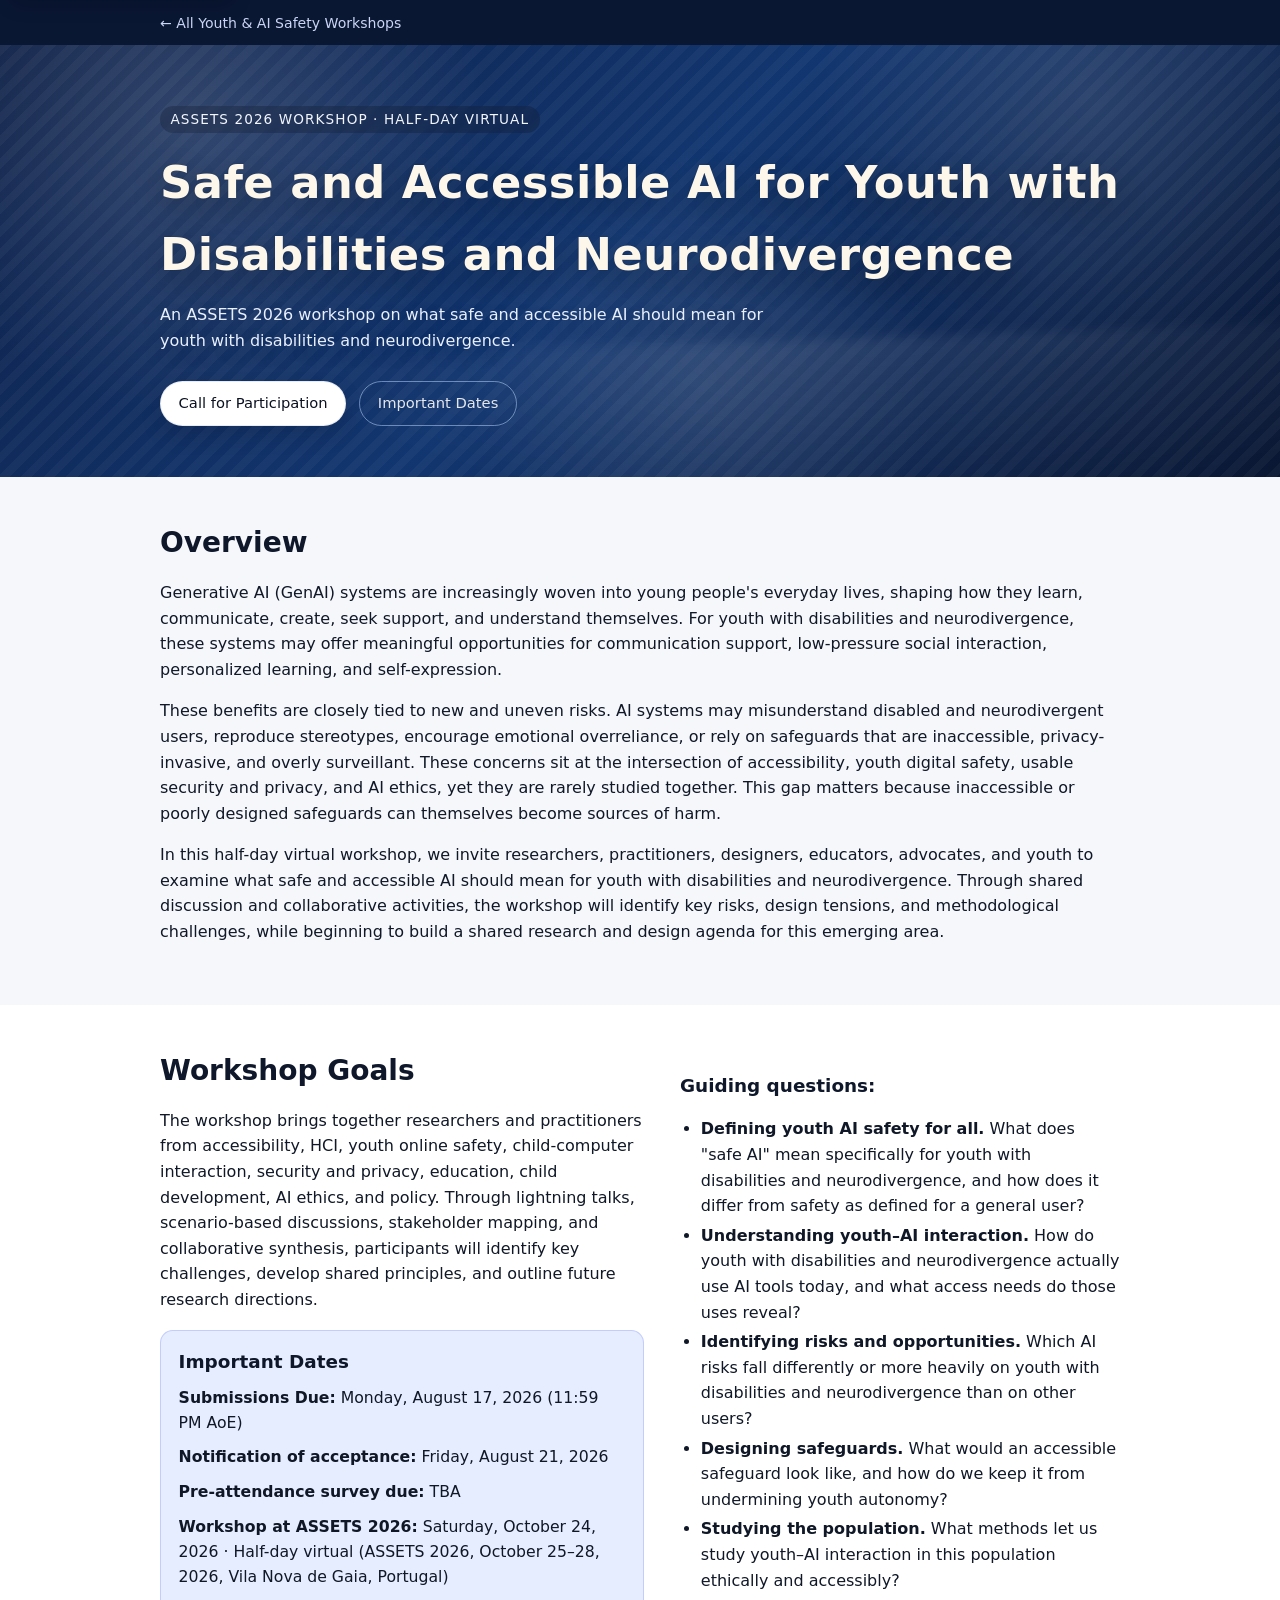
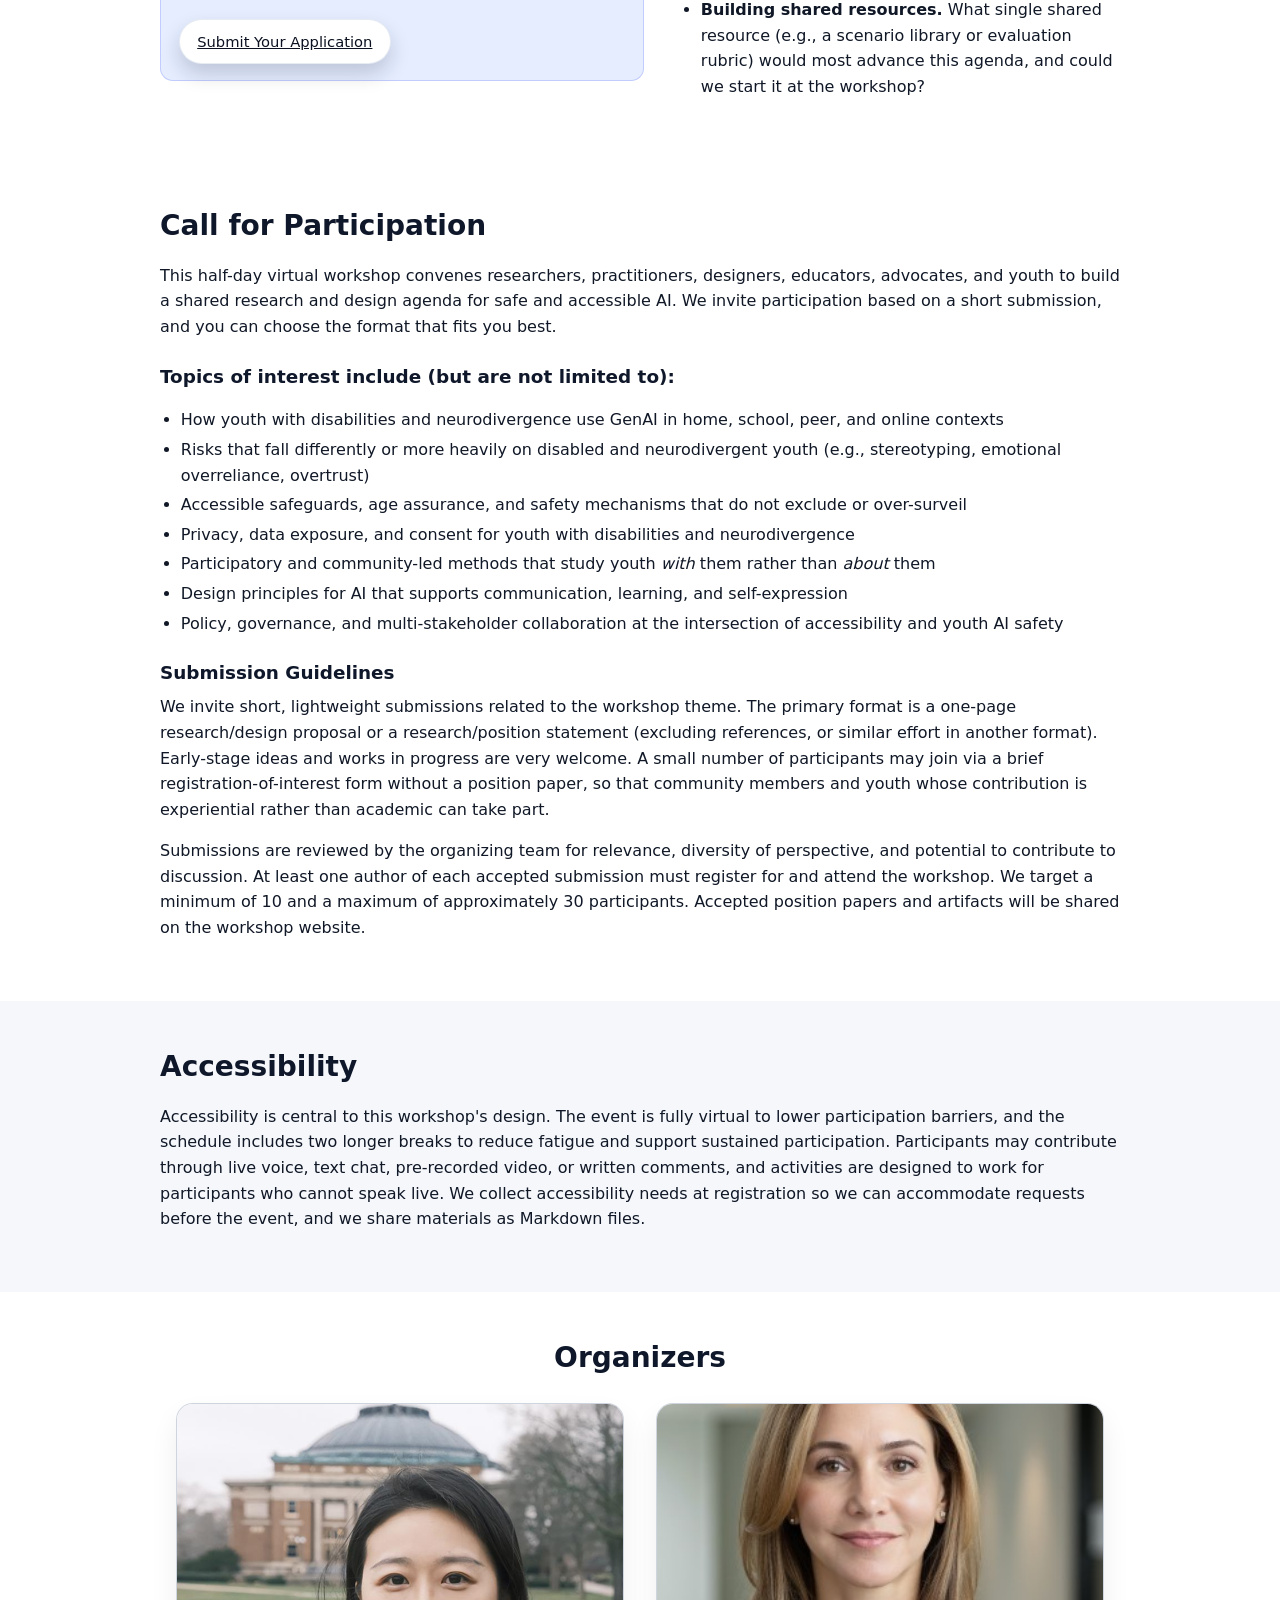
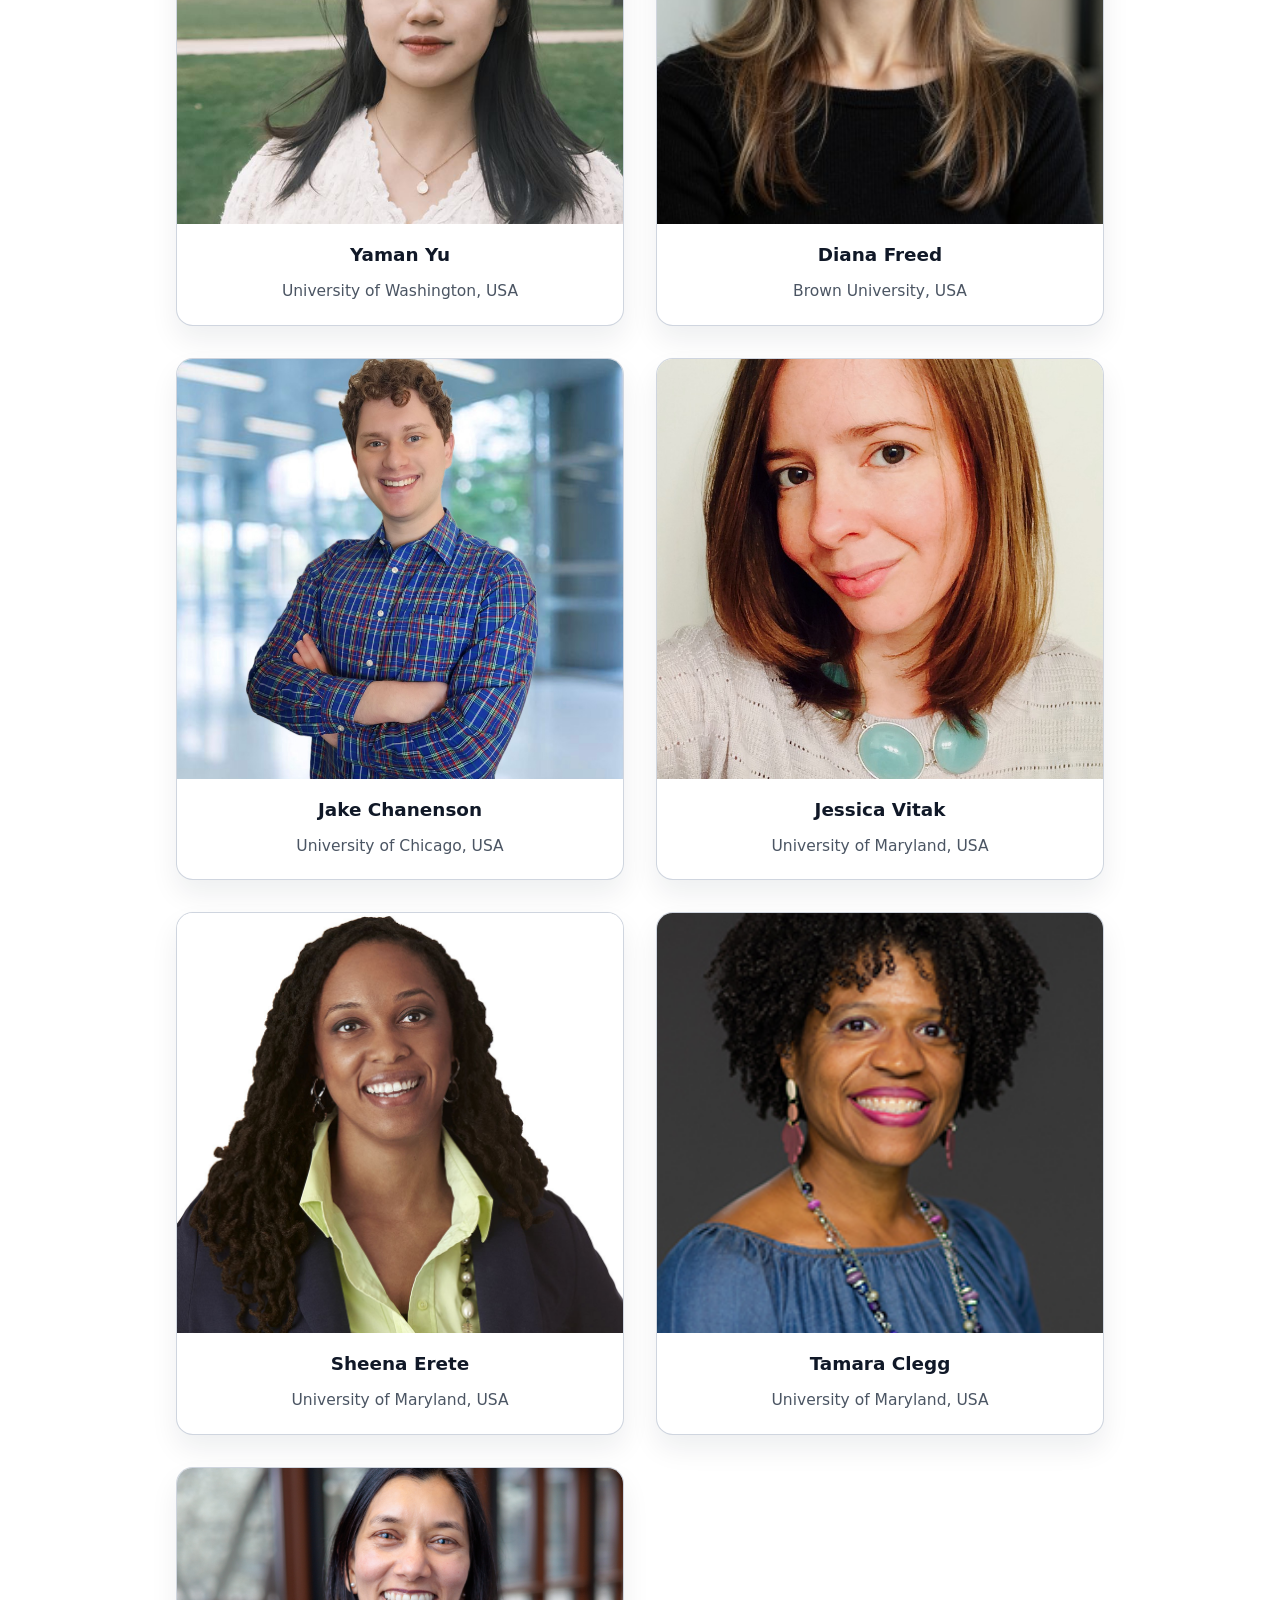
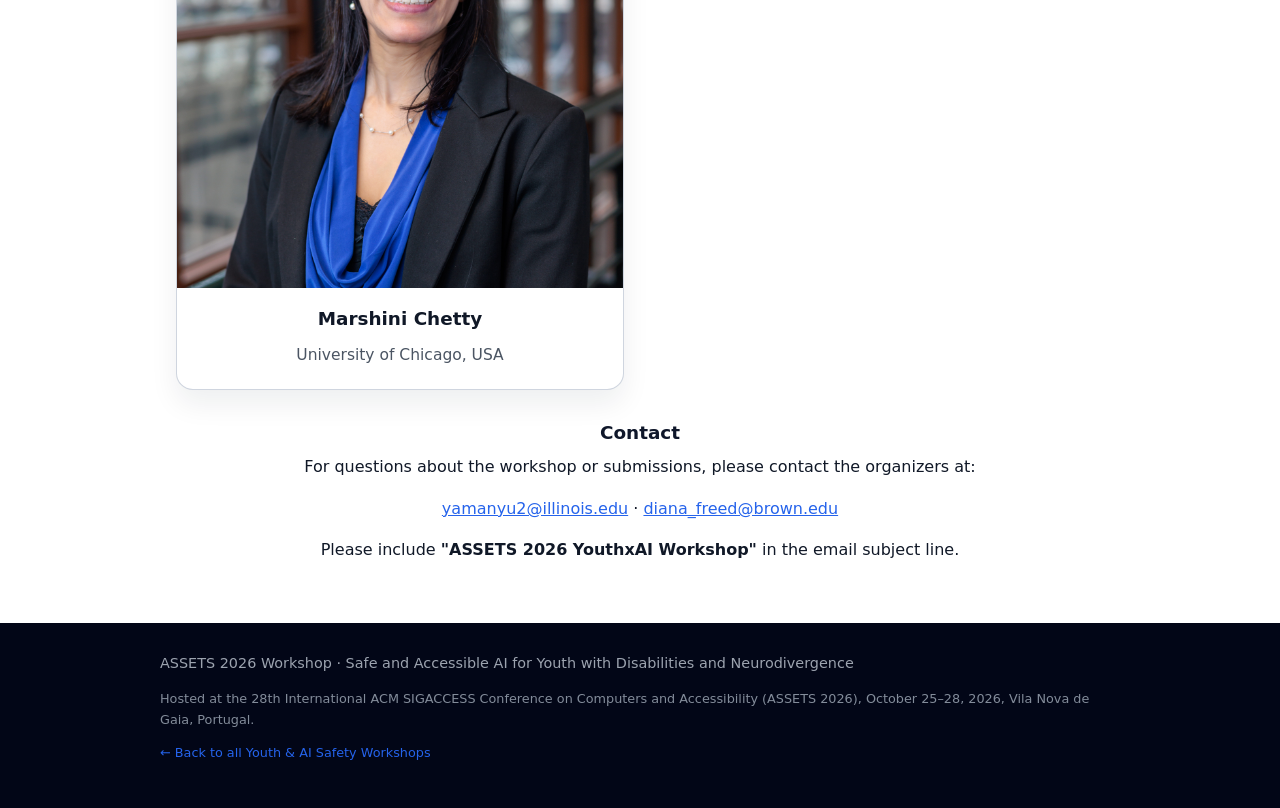
==== commit ff82bba5: "Update index.html" ====
--- a/workshops/2026_assets/index.html
+++ b/workshops/2026_assets/index.html
@@ -135,9 +135,7 @@
 
           <h3>Submission Guidelines</h3>
           <p>
-            We invite position papers of 2–4 pages in the ACM single-column format, articulating the submitter's
-            perspective, experience, research, or design position relevant to the workshop theme. We also welcome
-            non-traditional submissions (for example, from youth, advocates, and community partners). A small number of
+            We invite short, lightweight submissions related to the workshop theme. The primary format is a one-page research/design proposal or a research/position statement (excluding references, or similar effort in another format). Early-stage ideas and works in progress are very welcome. A small number of
             participants may join via a brief registration-of-interest form without a position paper, so that community
             members and youth whose contribution is experiential rather than academic can take part.
           </p>
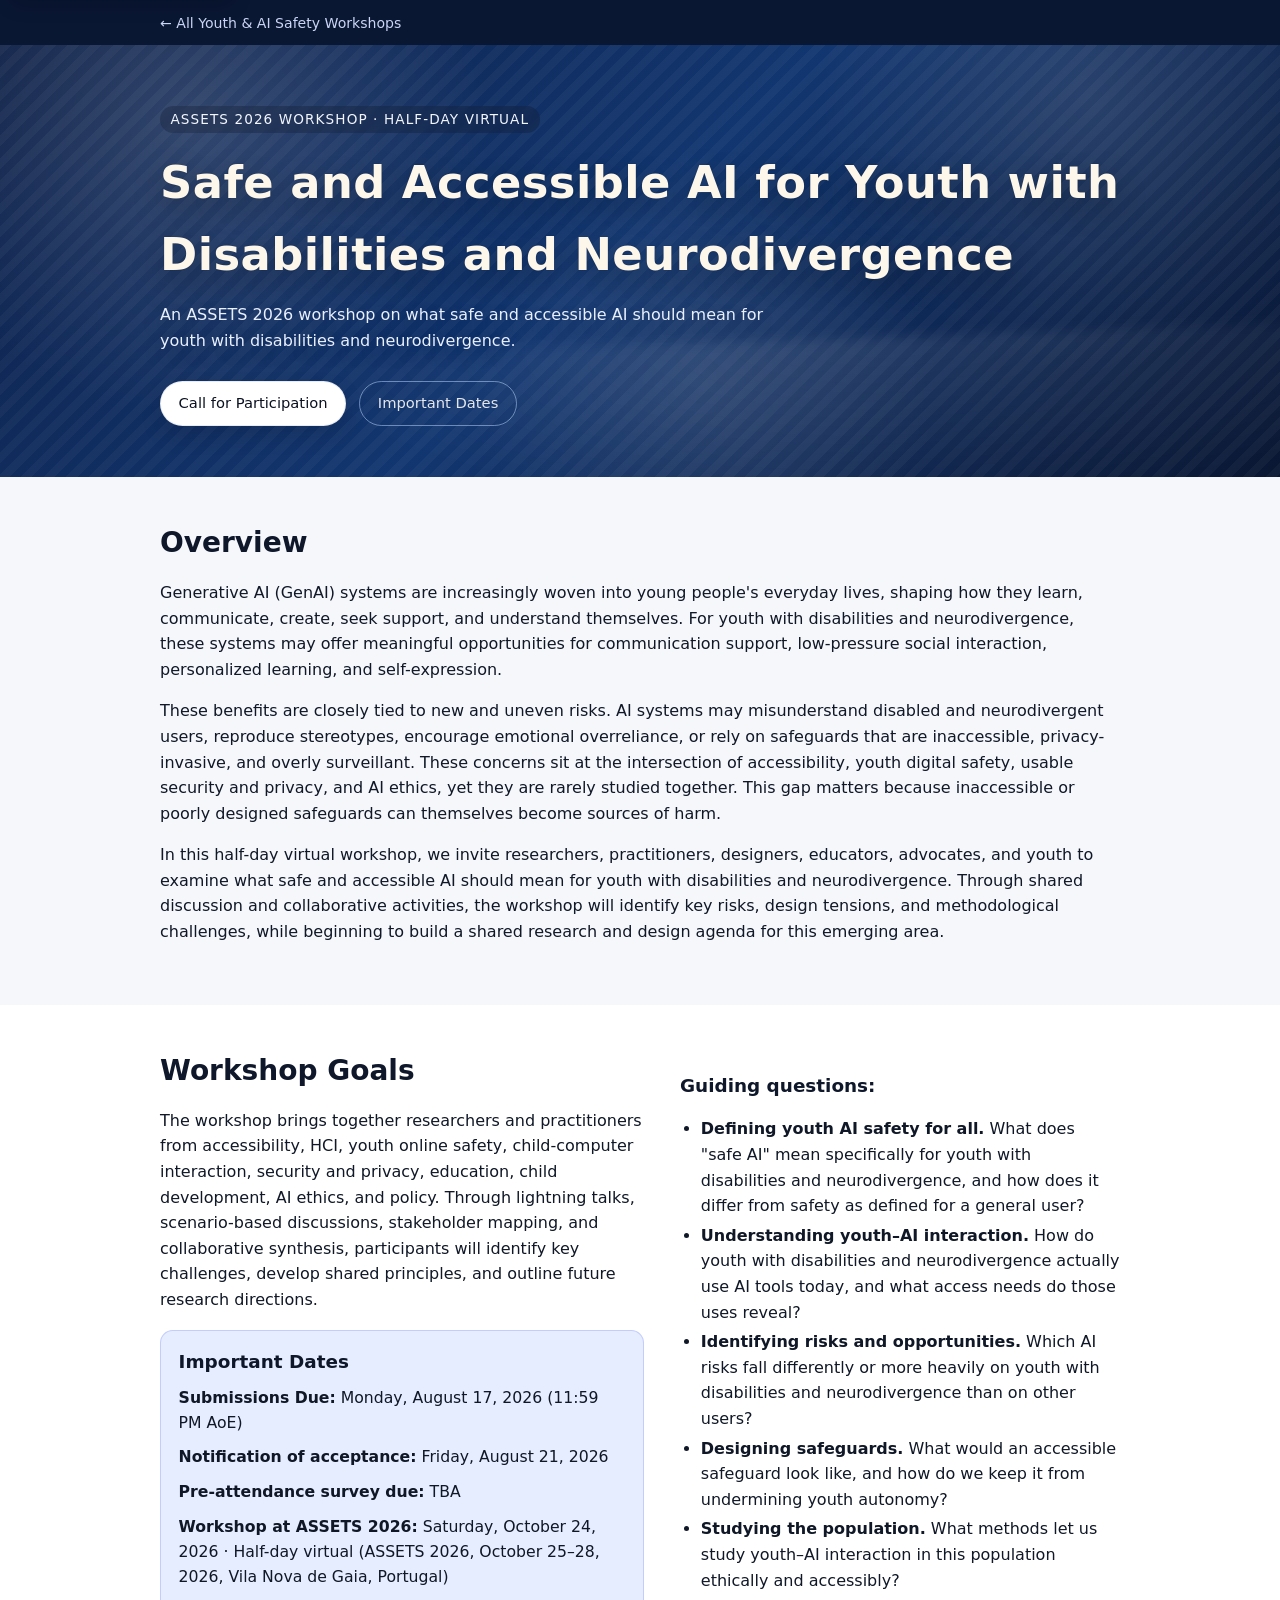
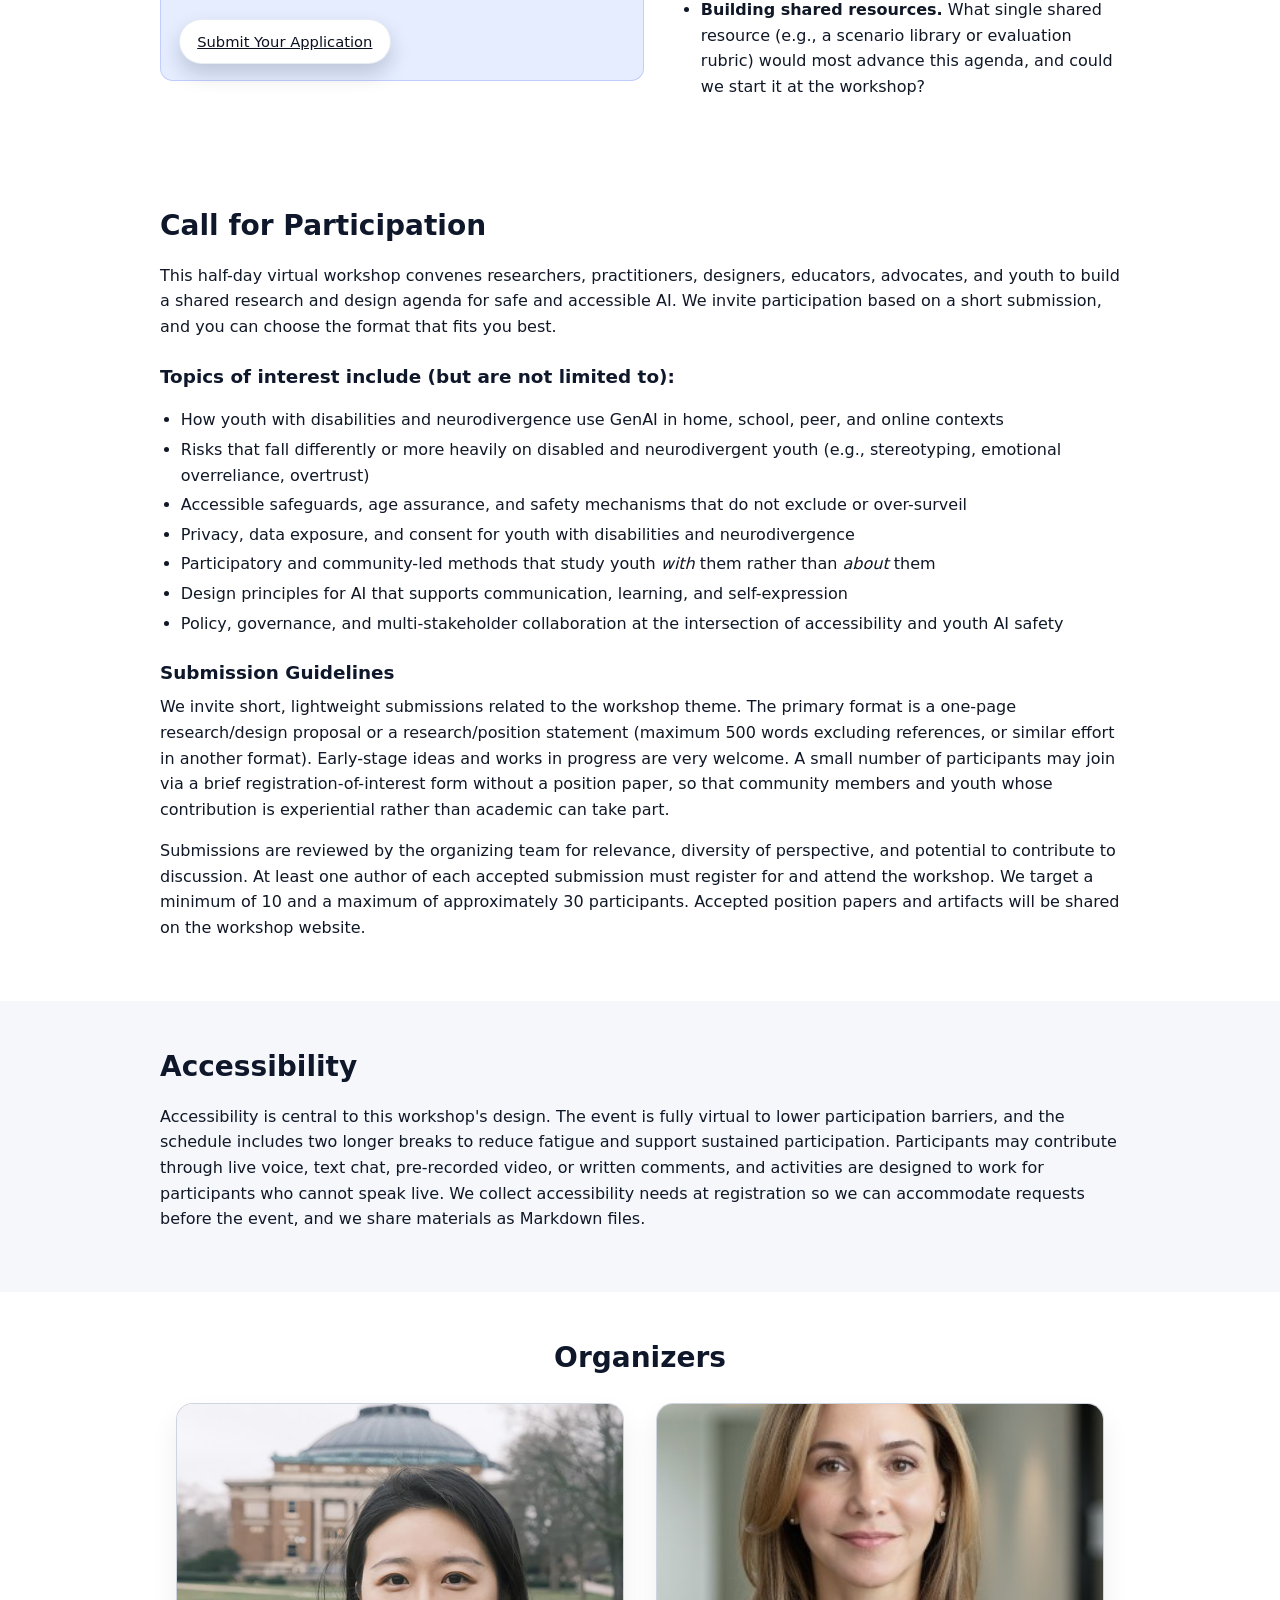
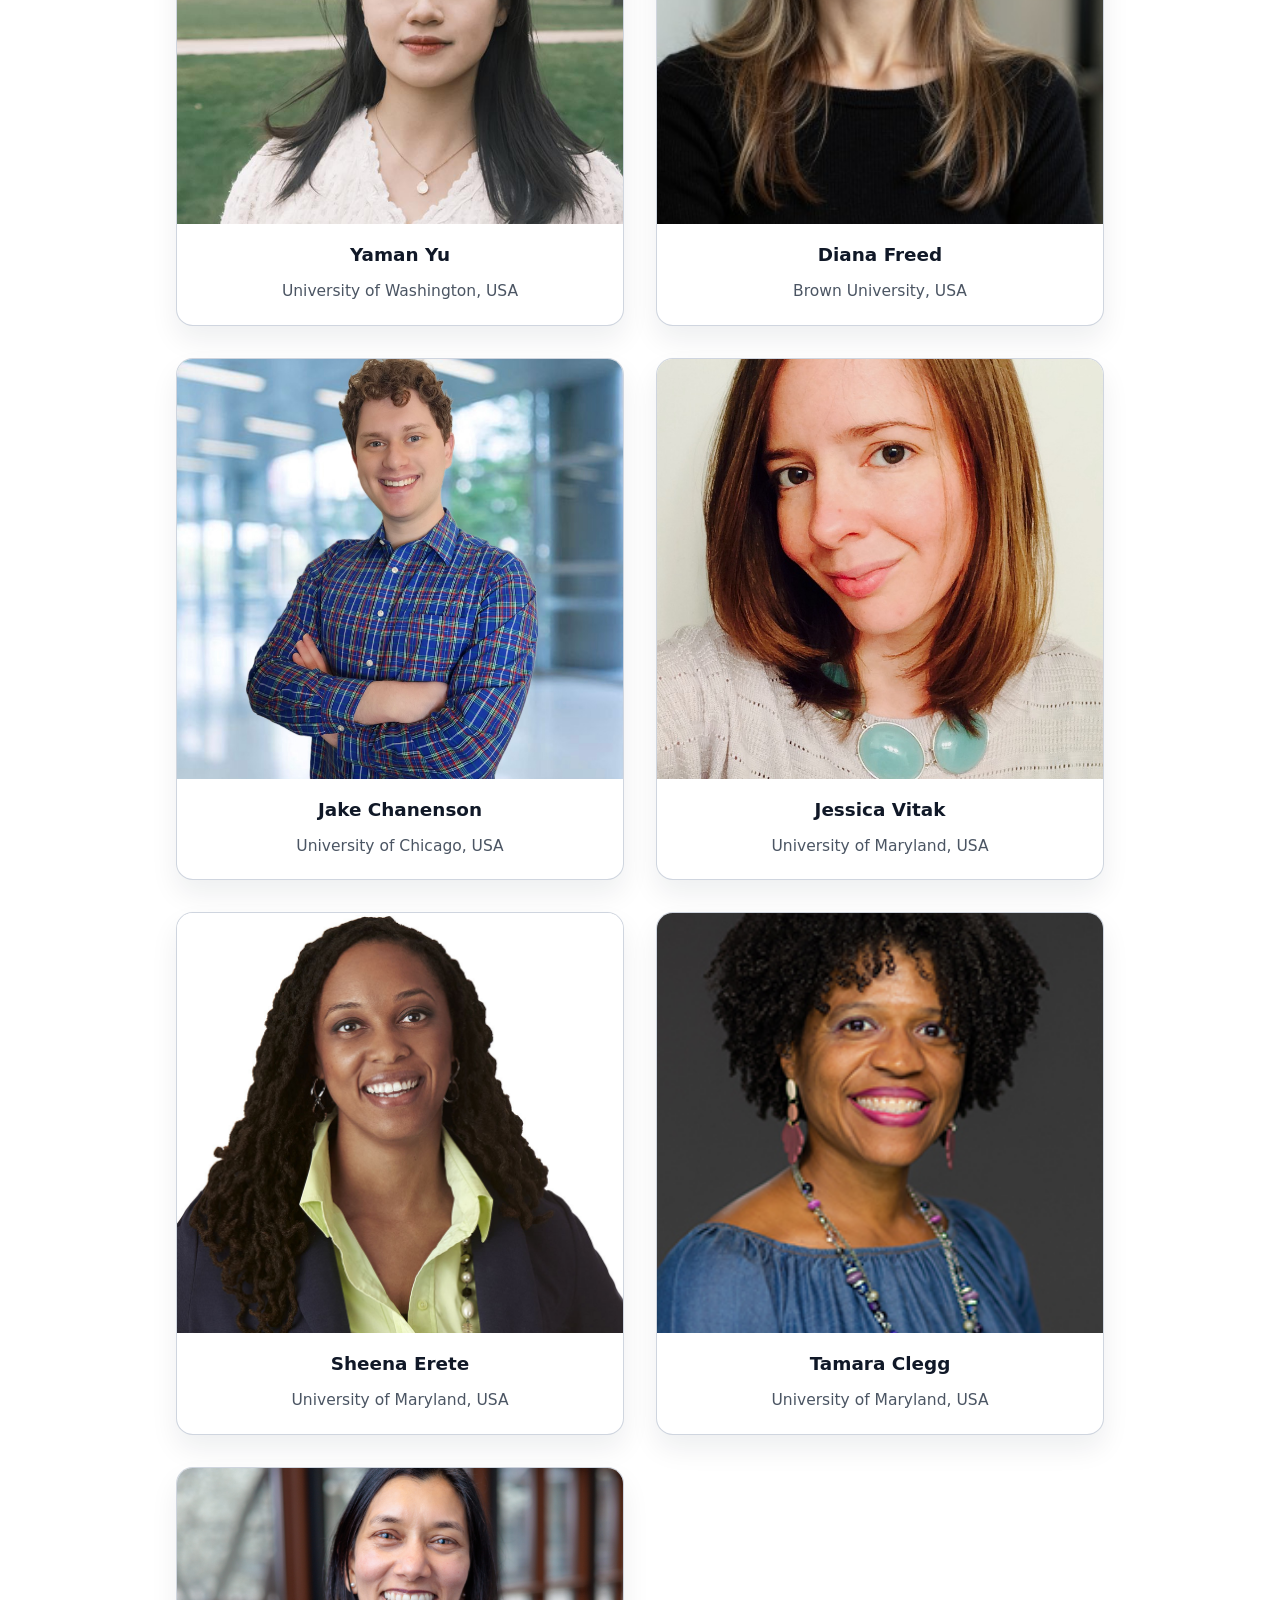
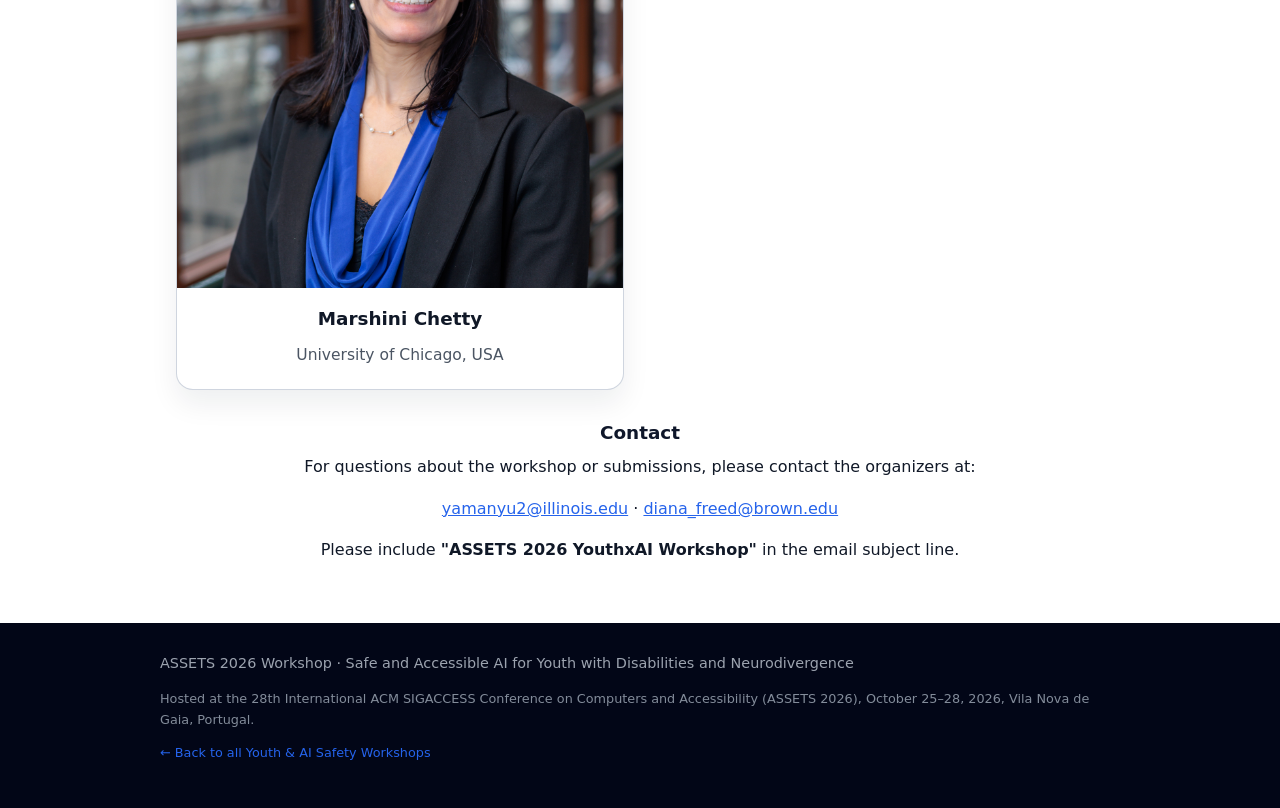
==== commit 8a2d8f6c: "Update index.html" ====
--- a/workshops/2026_assets/index.html
+++ b/workshops/2026_assets/index.html
@@ -135,7 +135,7 @@
 
           <h3>Submission Guidelines</h3>
           <p>
-            We invite short, lightweight submissions related to the workshop theme. The primary format is a one-page research/design proposal or a research/position statement (excluding references, or similar effort in another format). Early-stage ideas and works in progress are very welcome. A small number of
+            We invite short, lightweight submissions related to the workshop theme. The primary format is a one-page research/design proposal or a research/position statement (maximum 500 words excluding references, or similar effort in another format). Early-stage ideas and works in progress are very welcome. A small number of
             participants may join via a brief registration-of-interest form without a position paper, so that community
             members and youth whose contribution is experiential rather than academic can take part.
           </p>
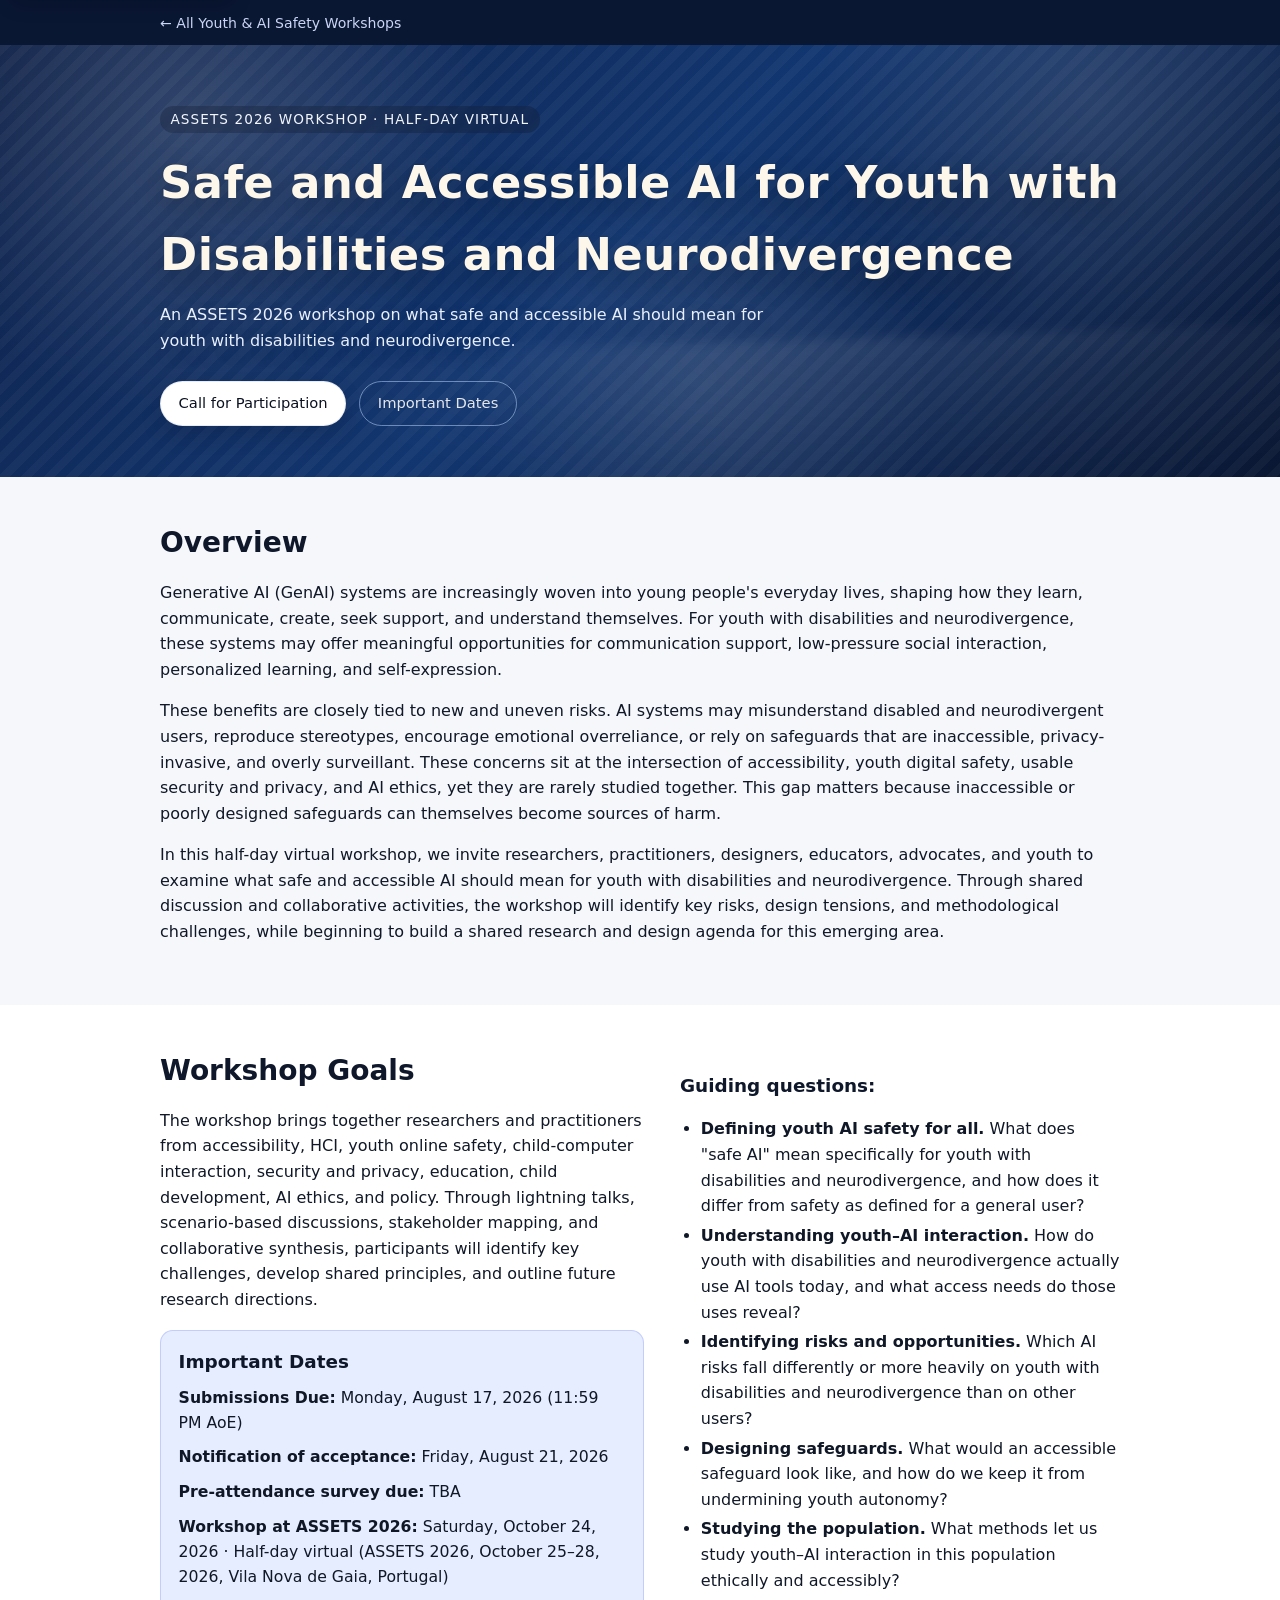
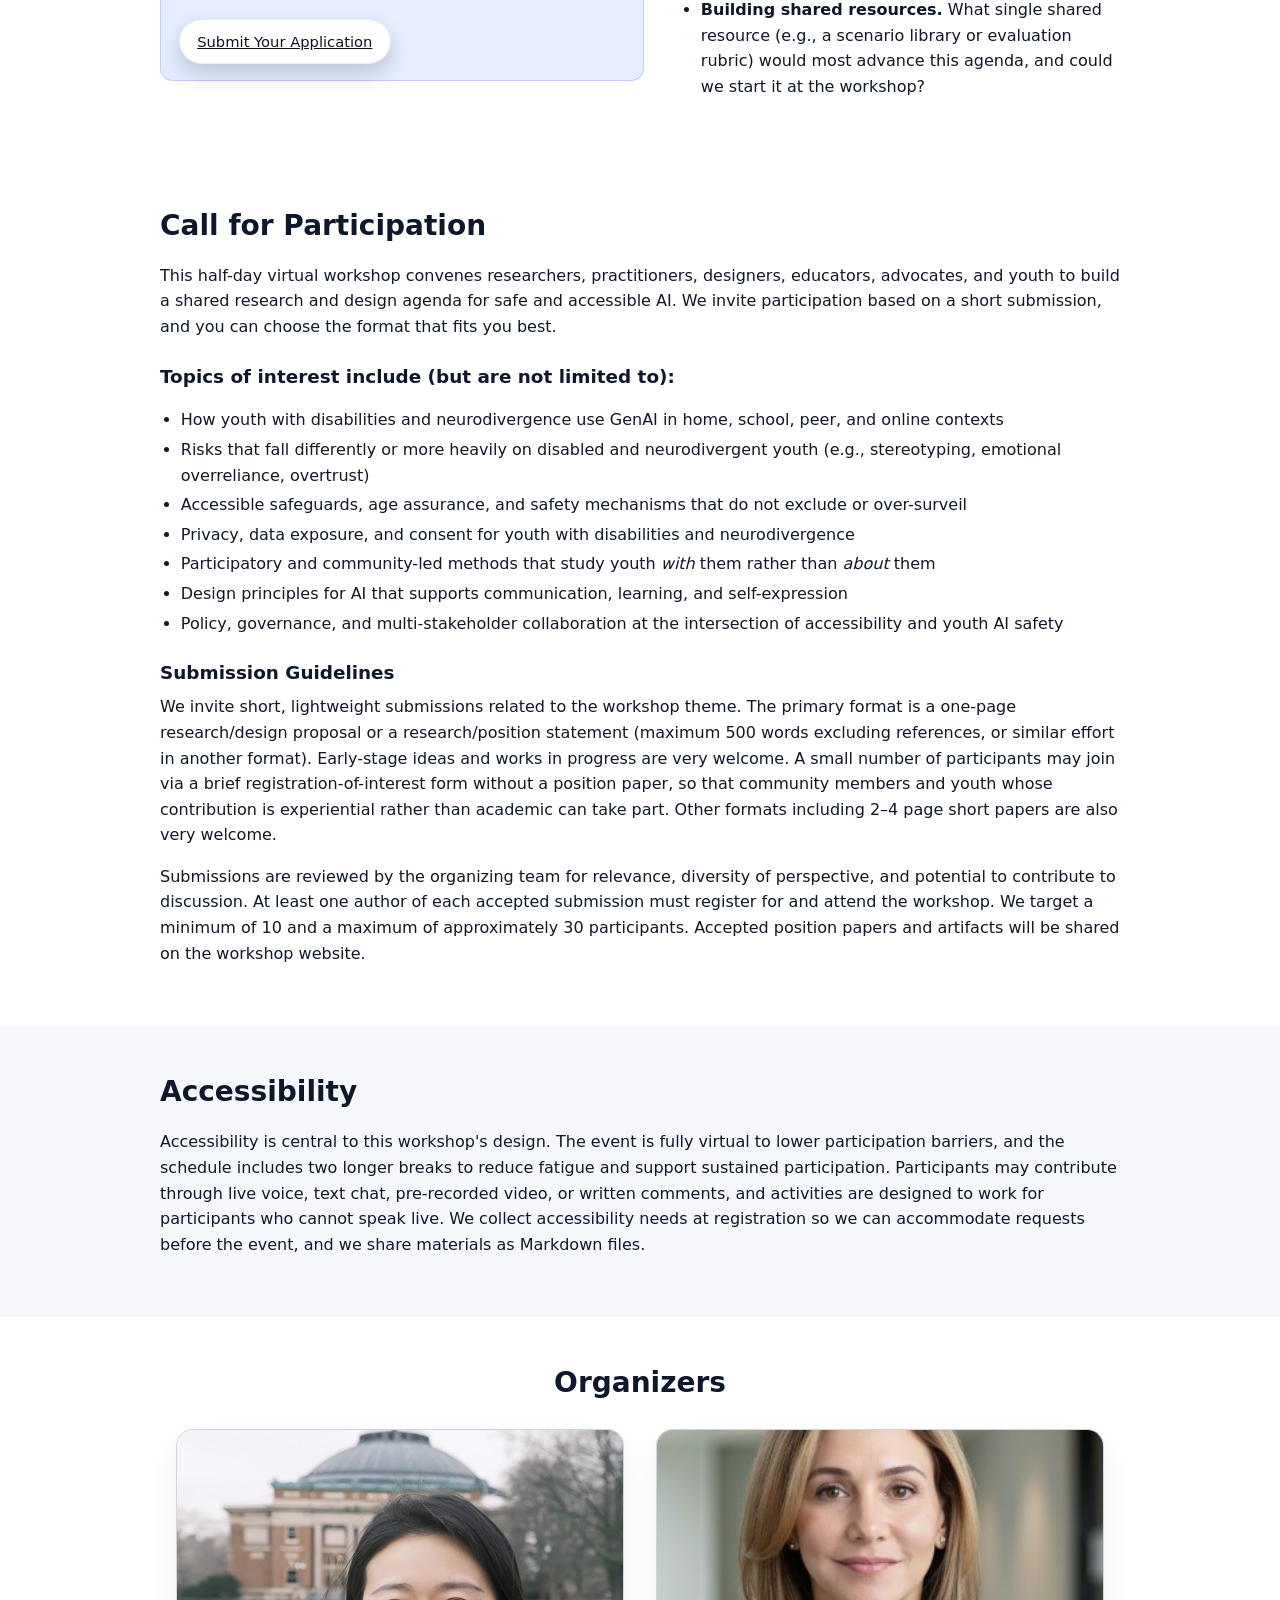
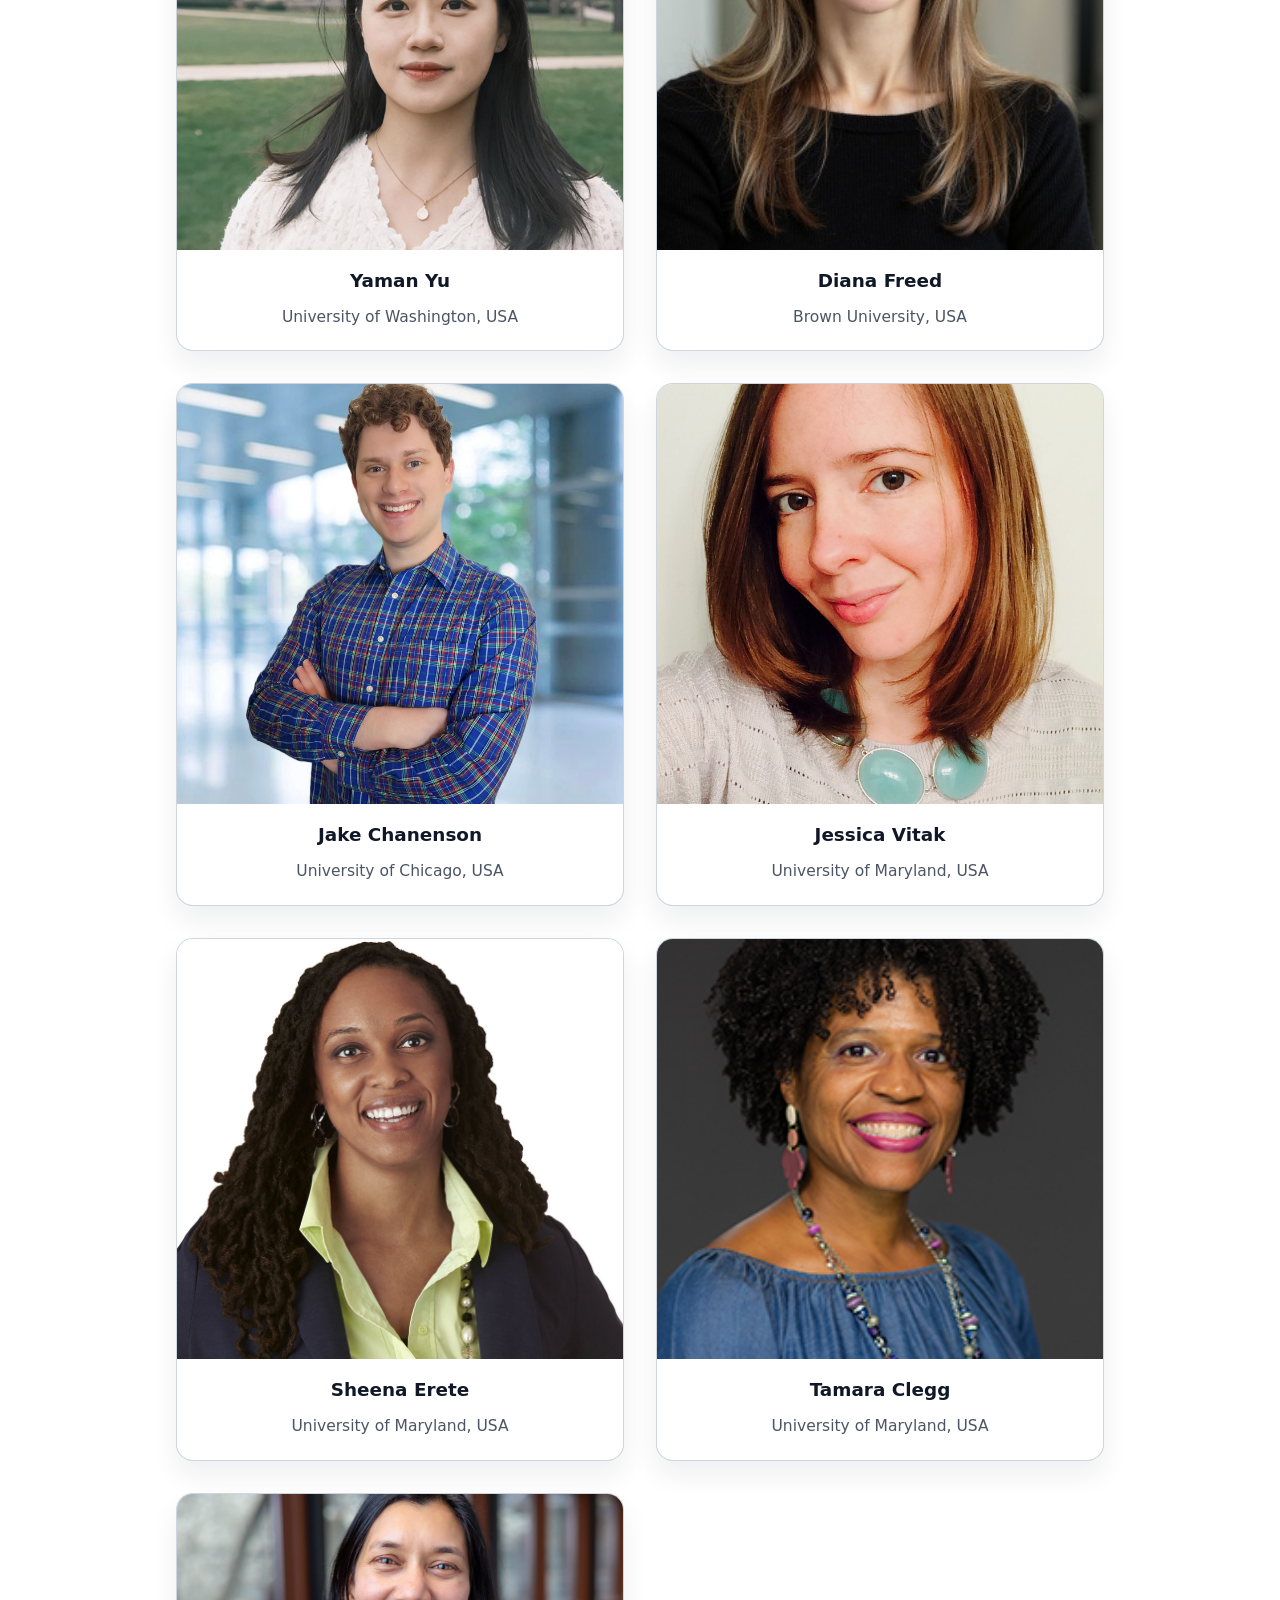
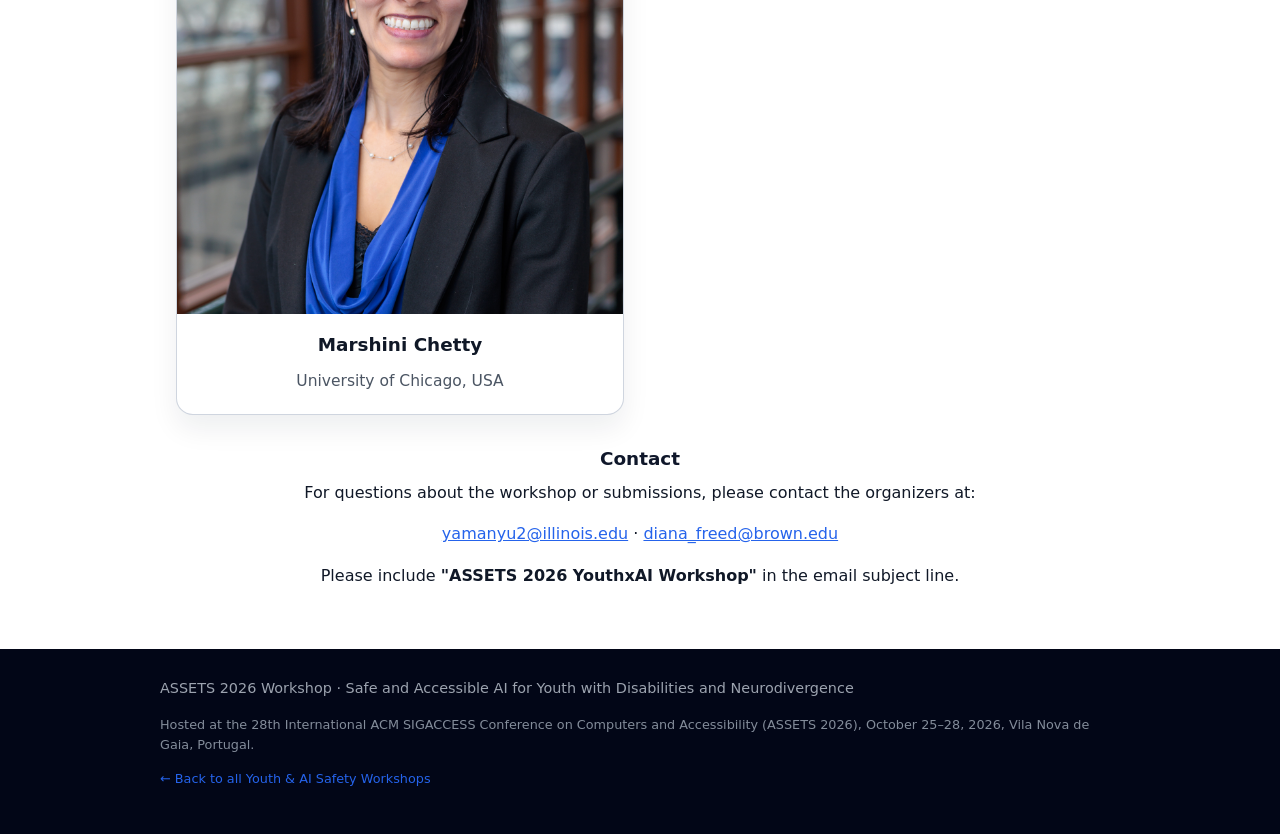
==== commit 4a236bc5: "Update index.html" ====
--- a/workshops/2026_assets/index.html
+++ b/workshops/2026_assets/index.html
@@ -137,7 +137,7 @@
           <p>
             We invite short, lightweight submissions related to the workshop theme. The primary format is a one-page research/design proposal or a research/position statement (maximum 500 words excluding references, or similar effort in another format). Early-stage ideas and works in progress are very welcome. A small number of
             participants may join via a brief registration-of-interest form without a position paper, so that community
-            members and youth whose contribution is experiential rather than academic can take part.
+            members and youth whose contribution is experiential rather than academic can take part. Other formats including 2–4 page short papers are also very welcome.
           </p>
           <p>
             Submissions are reviewed by the organizing team for relevance, diversity of perspective, and potential to
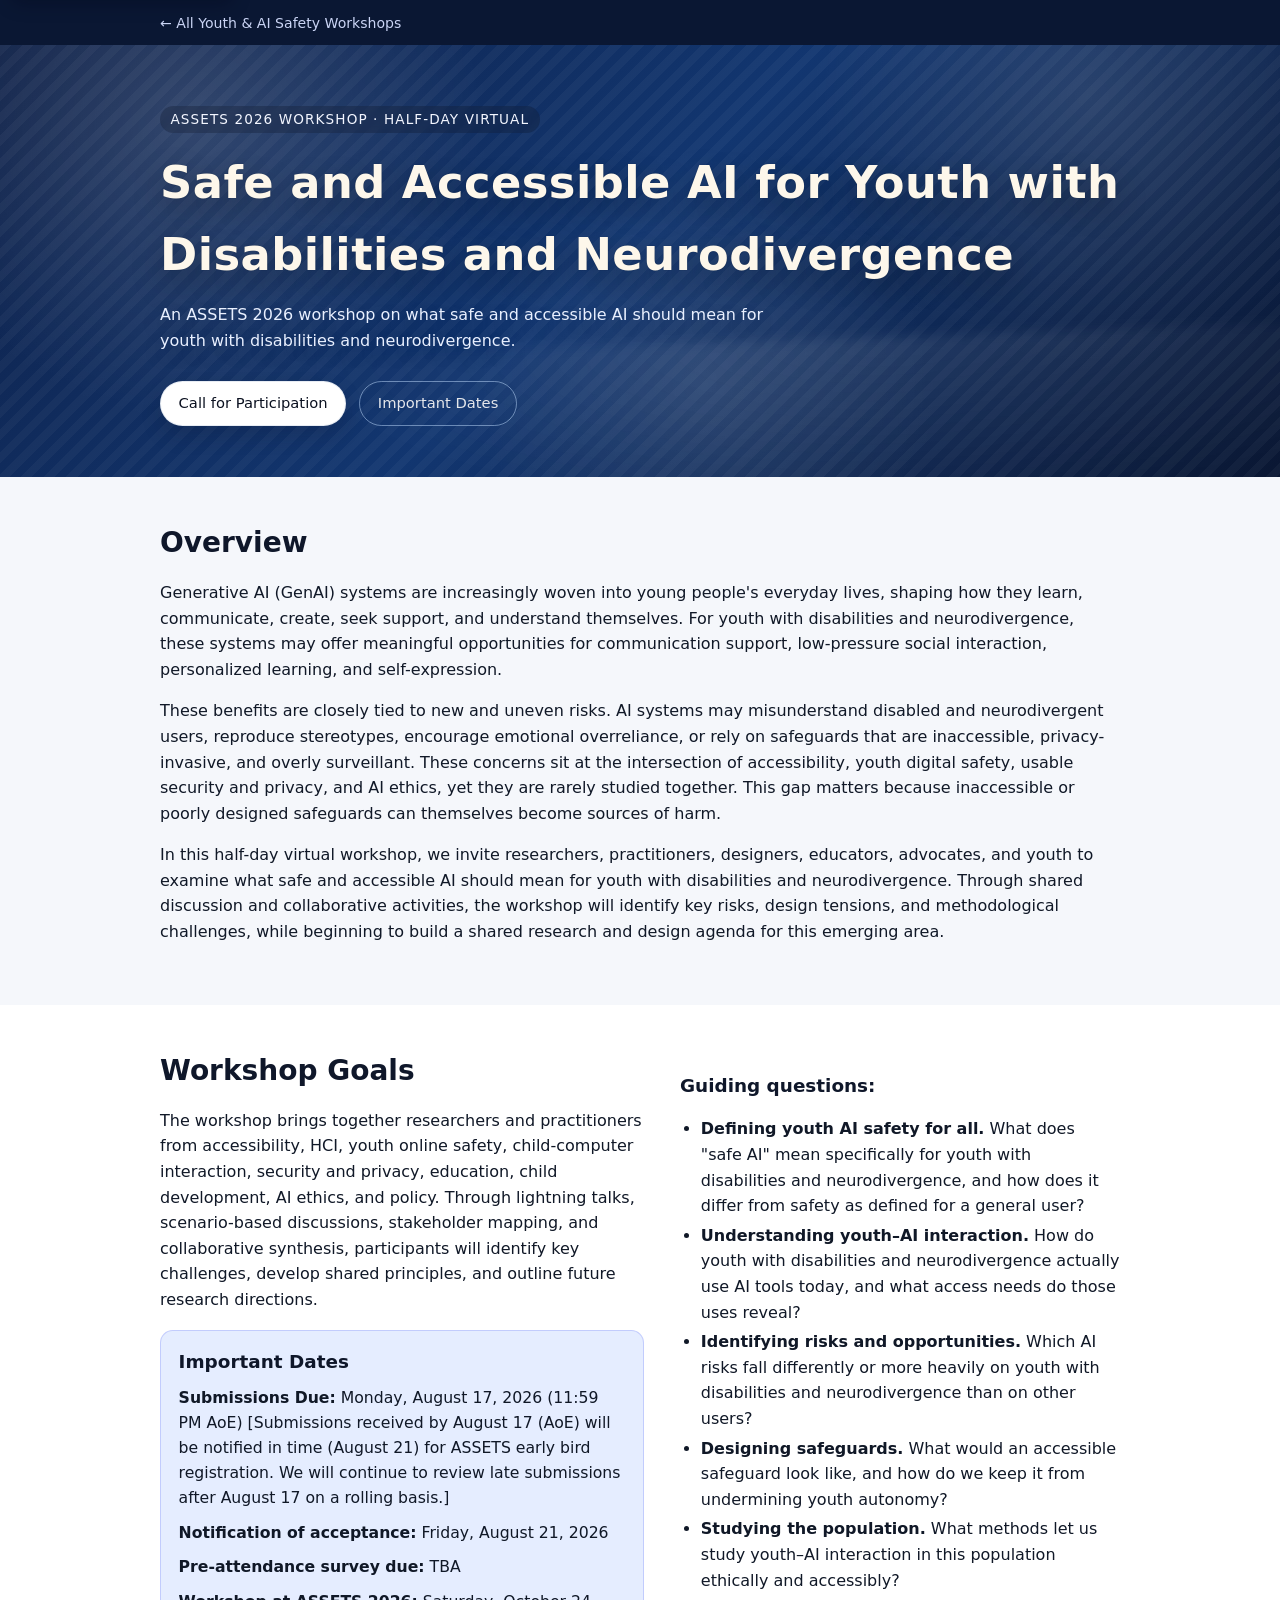
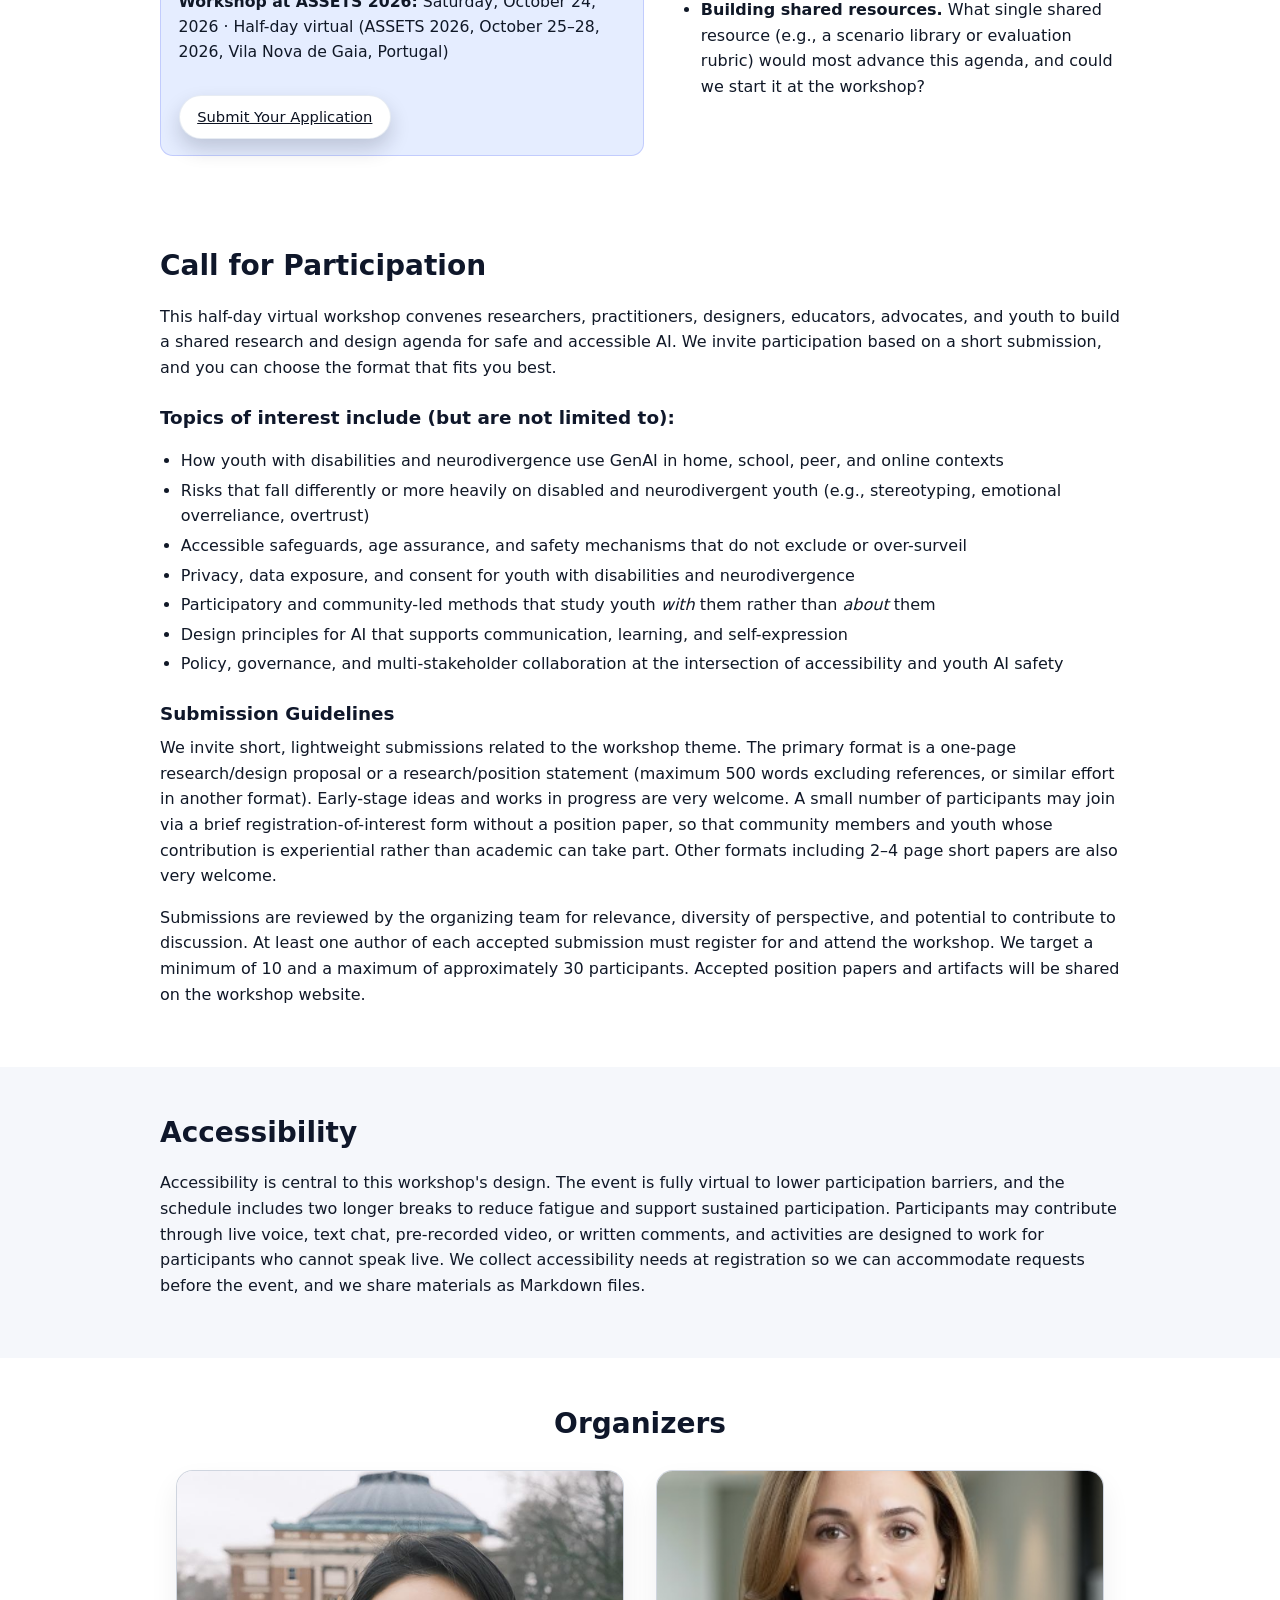
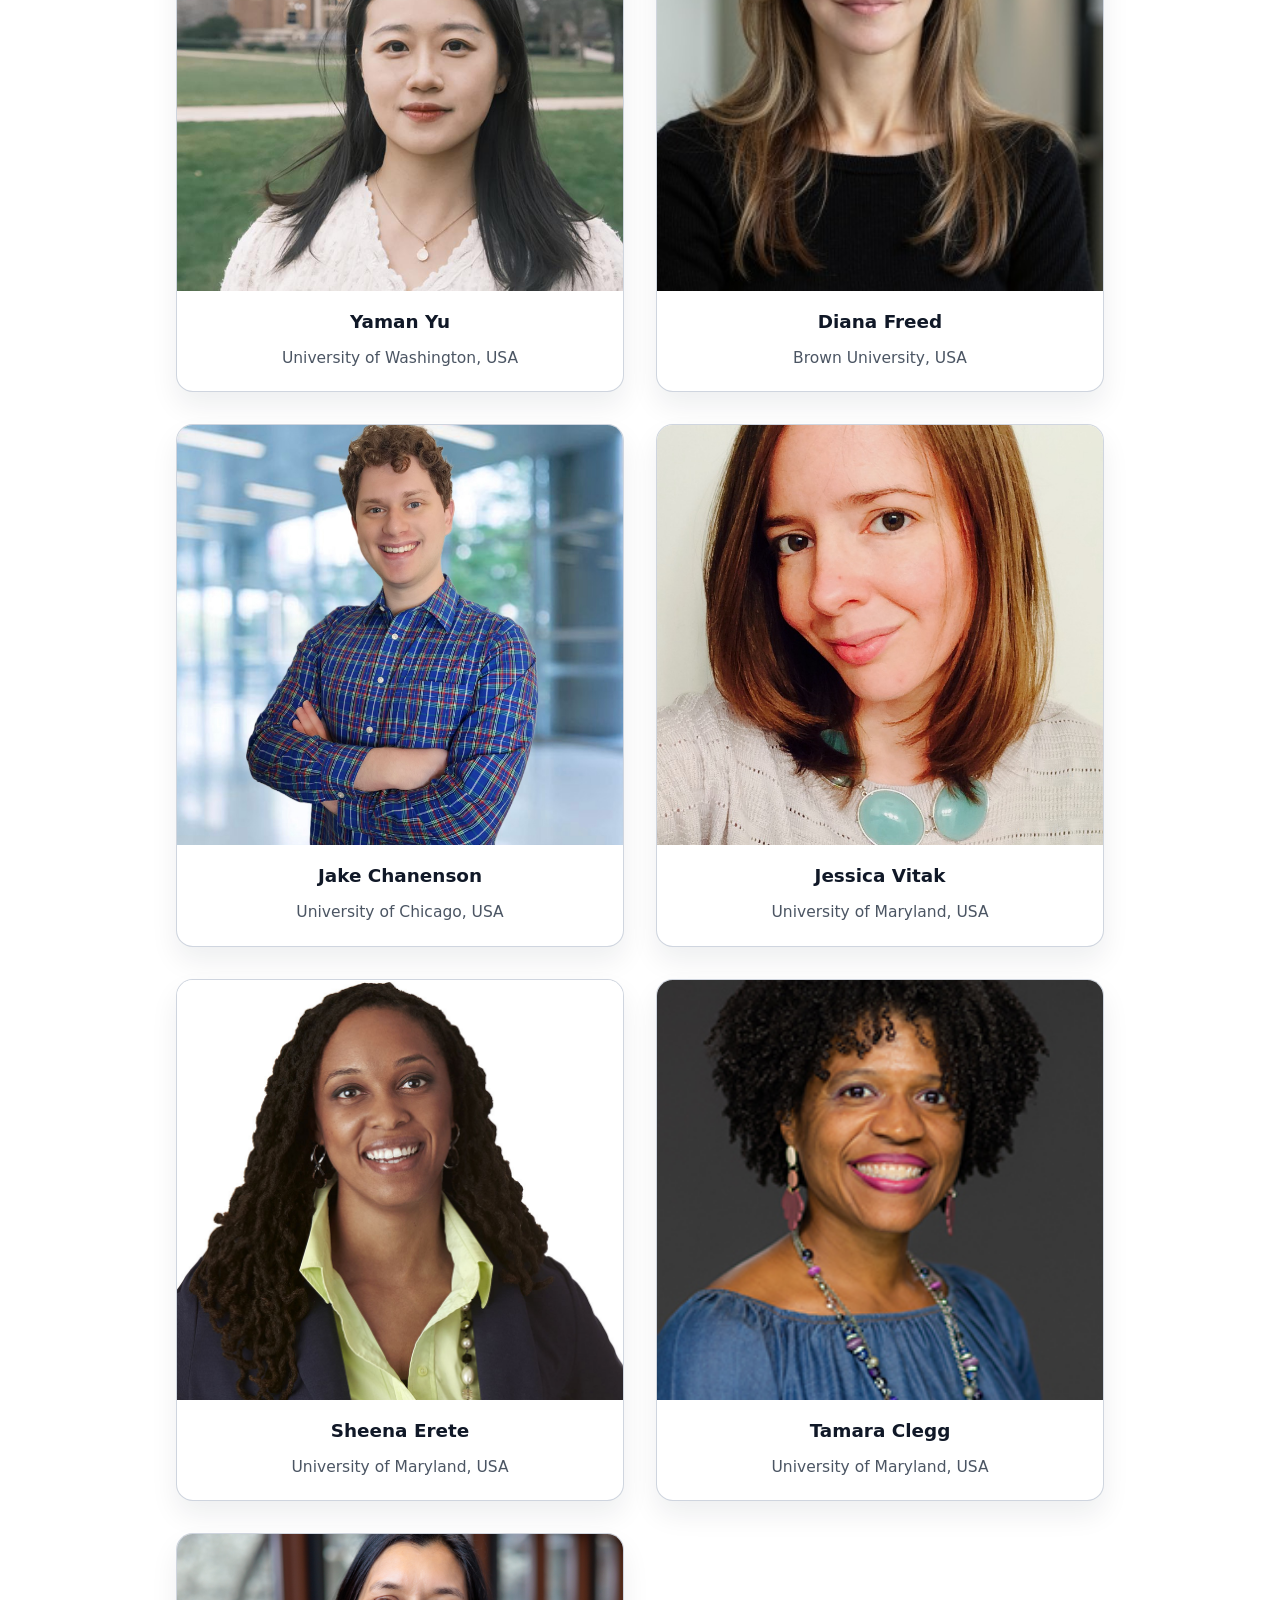
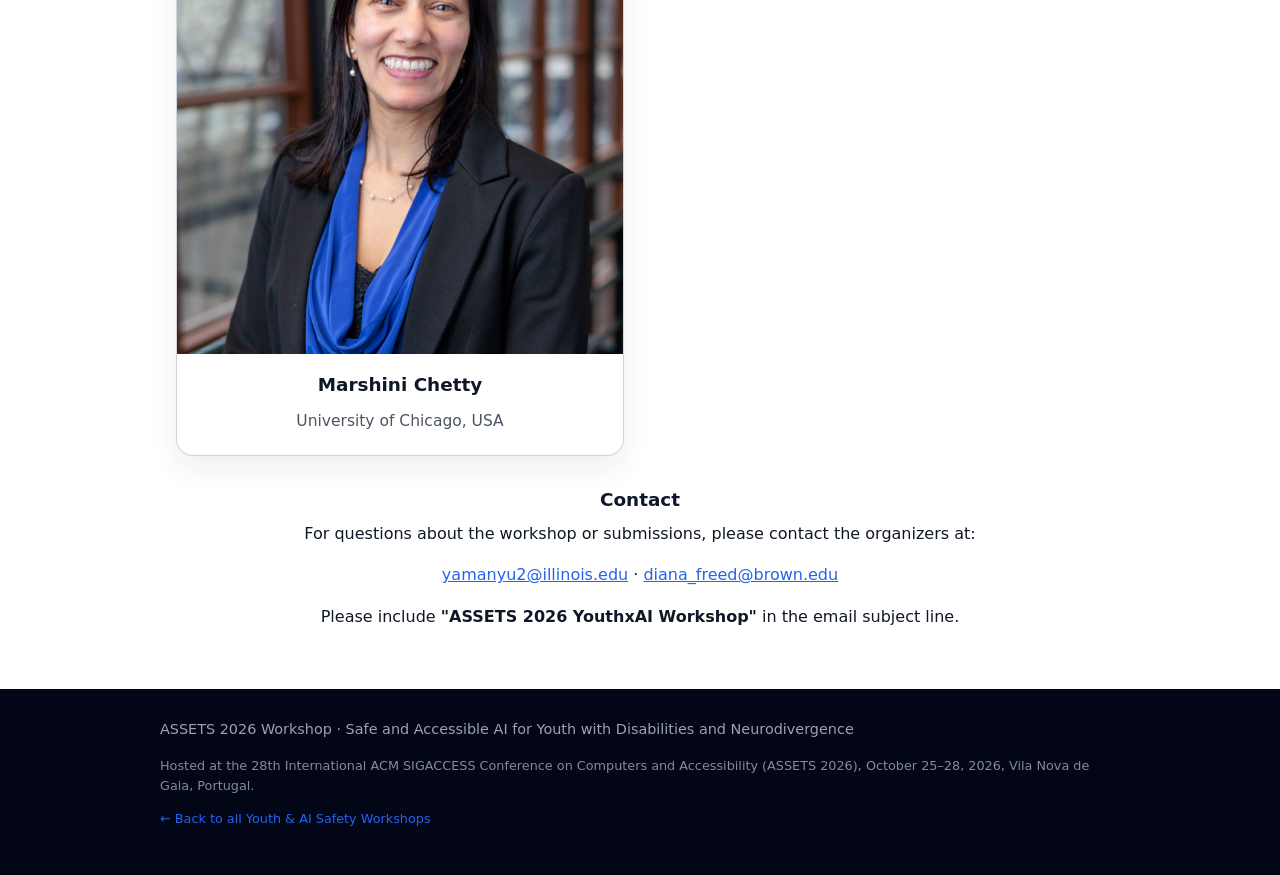
==== commit 866dd412: "Update index.html" ====
--- a/workshops/2026_assets/index.html
+++ b/workshops/2026_assets/index.html
@@ -72,7 +72,7 @@
             <div id="important-dates" class="inline-dates">
               <h3>Important Dates</h3>
               <ul>
-                <li><strong>Submissions Due:</strong> Monday, August 17, 2026 (11:59 PM AoE)</li>
+                <li><strong>Submissions Due:</strong> Monday, August 17, 2026 (11:59 PM AoE) [Submissions received by August 17 (AoE) will be notified in time (August 21) for ASSETS early bird registration. We will continue to review late submissions after August 17 on a rolling basis.]</li>
                 <li><strong>Notification of acceptance:</strong> Friday, August 21, 2026</li>
                 <li><strong>Pre-attendance survey due:</strong> TBA</li>
                 <li><strong>Workshop at ASSETS 2026:</strong> Saturday, October 24, 2026 · Half-day virtual (ASSETS 2026, October 25–28, 2026, Vila Nova de Gaia, Portugal)</li>
